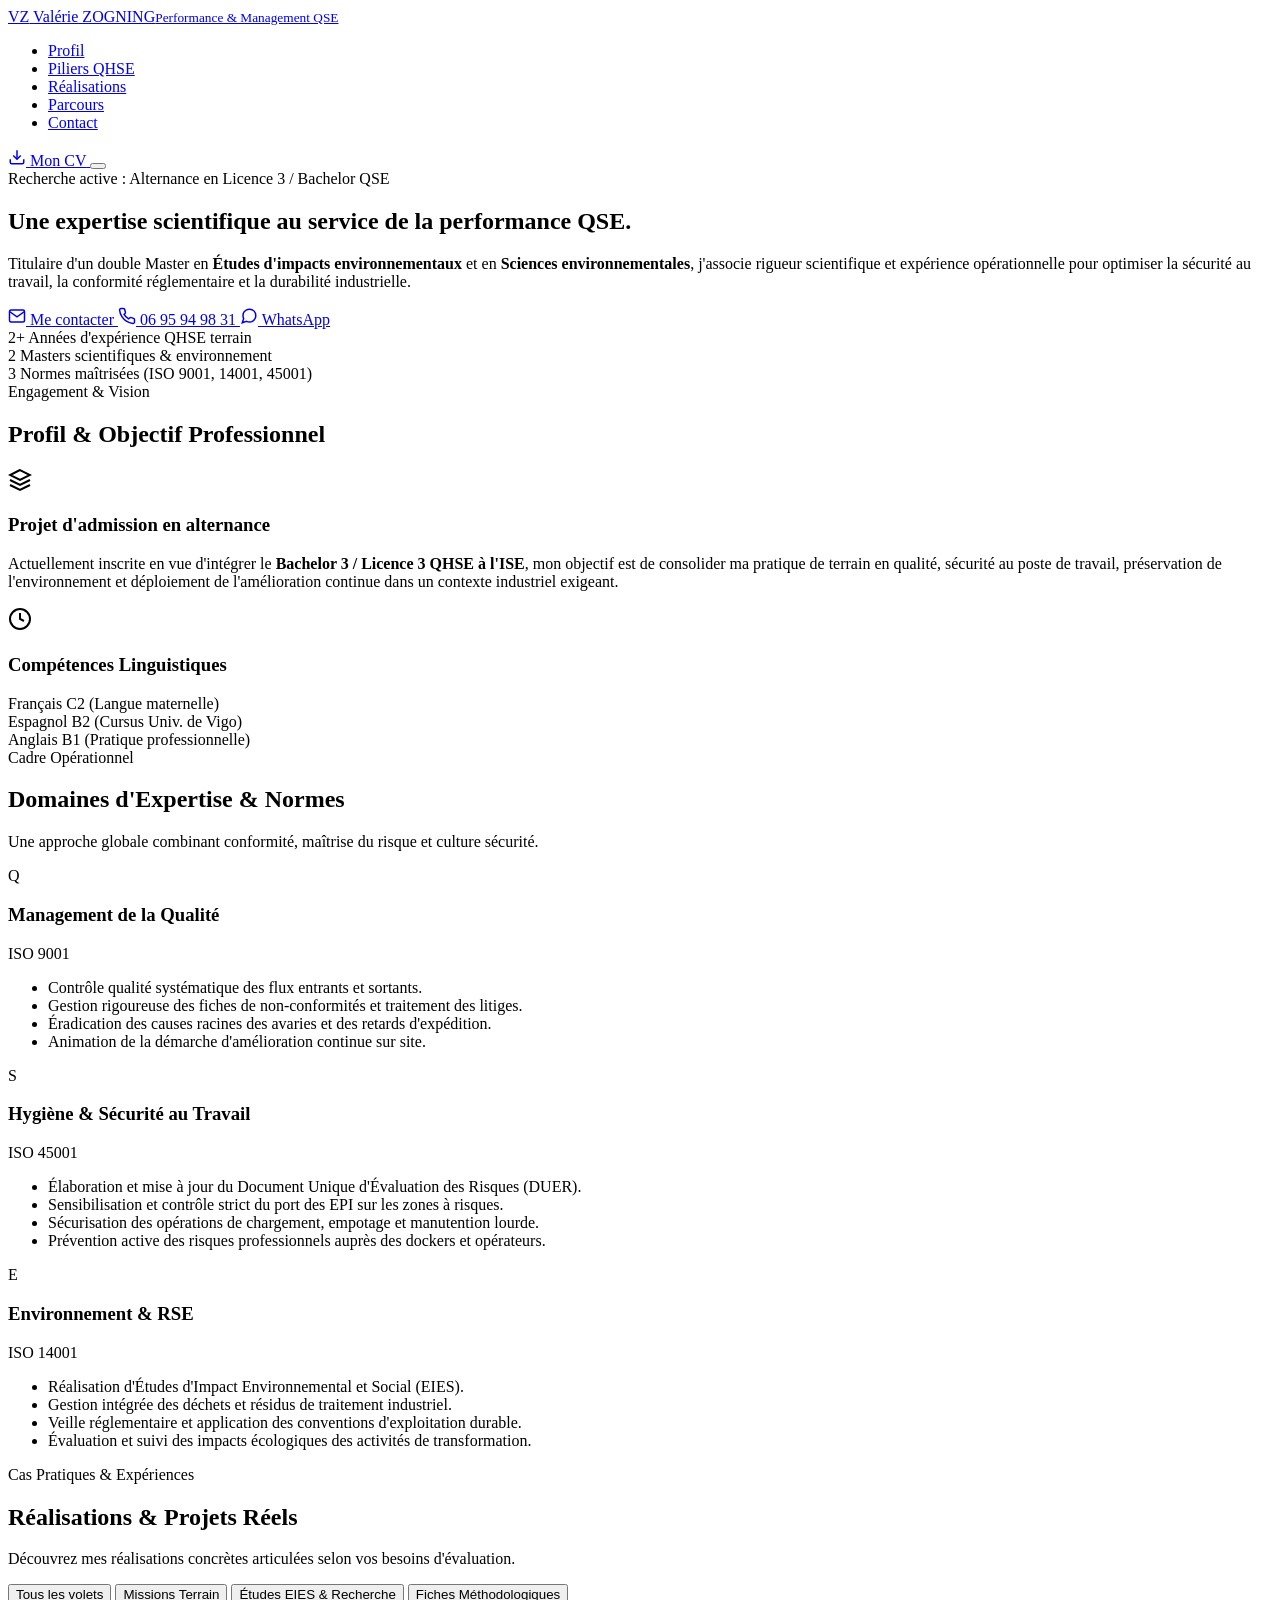
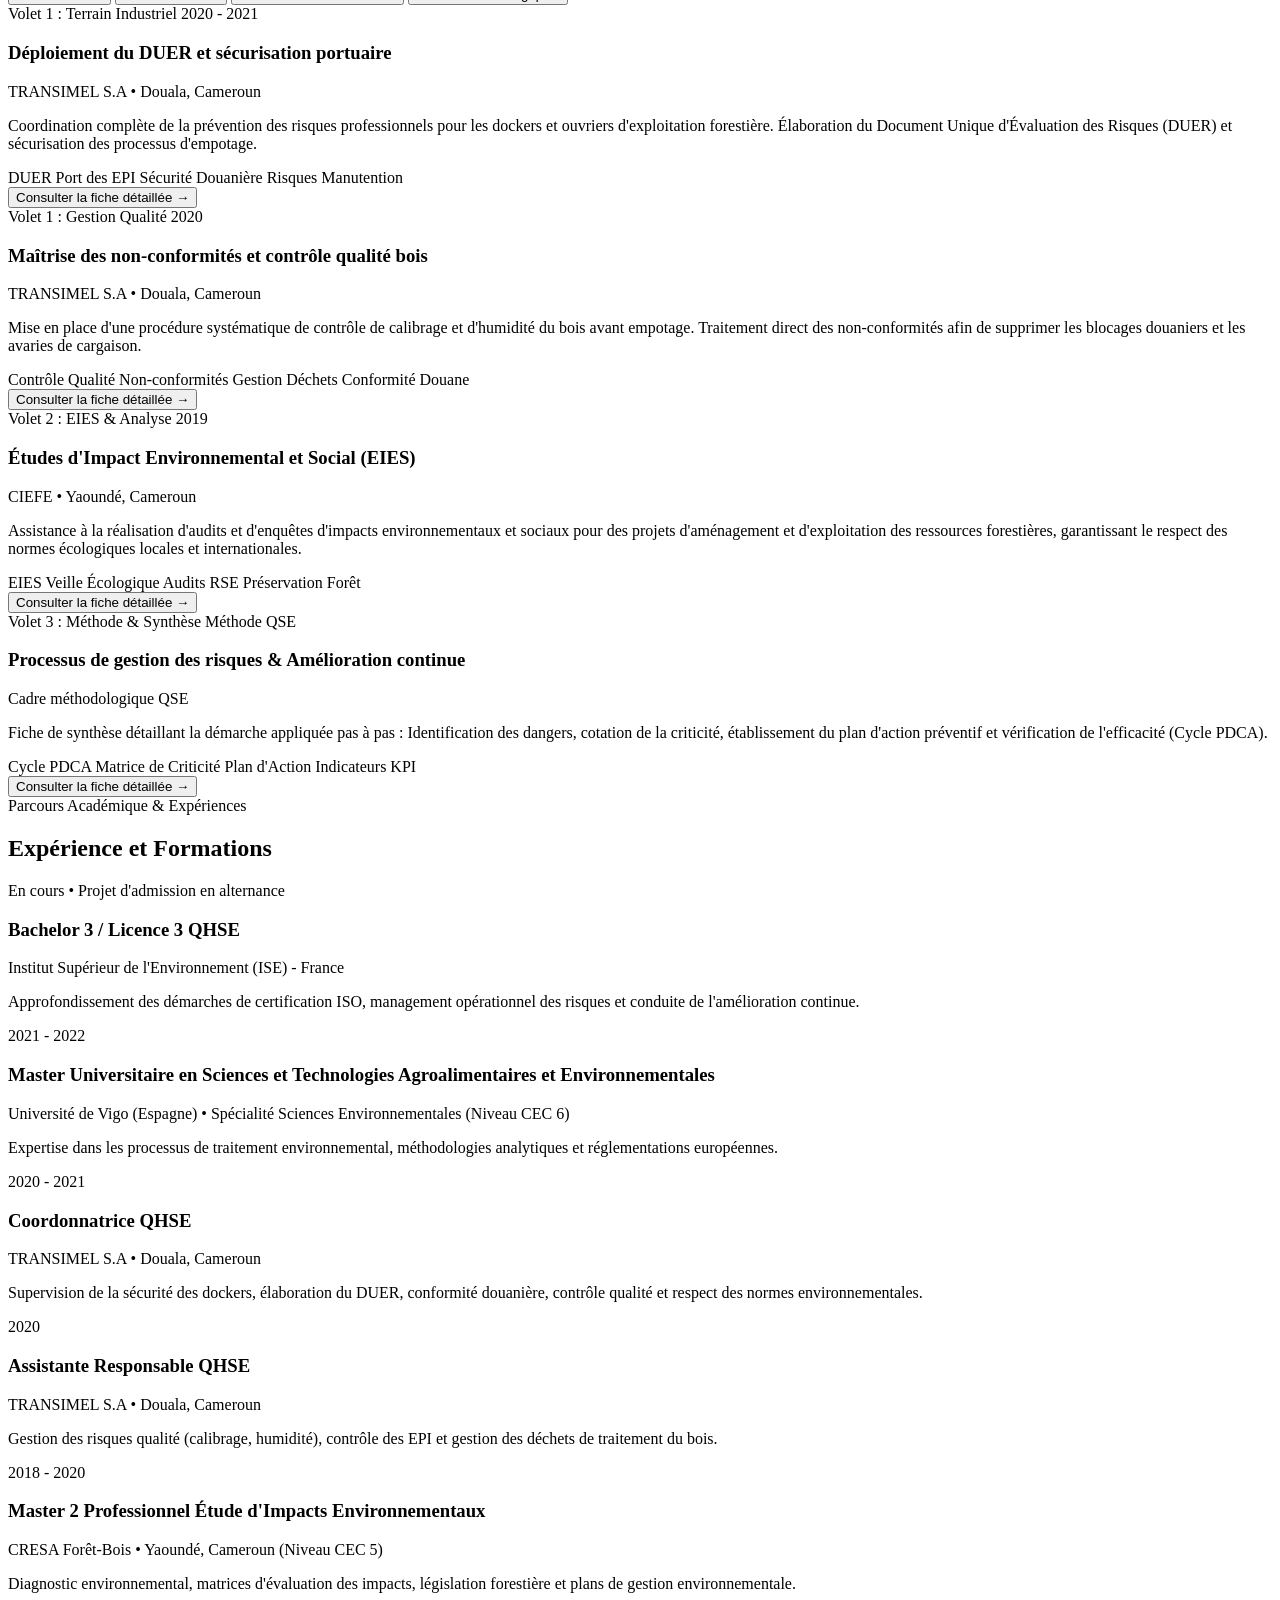
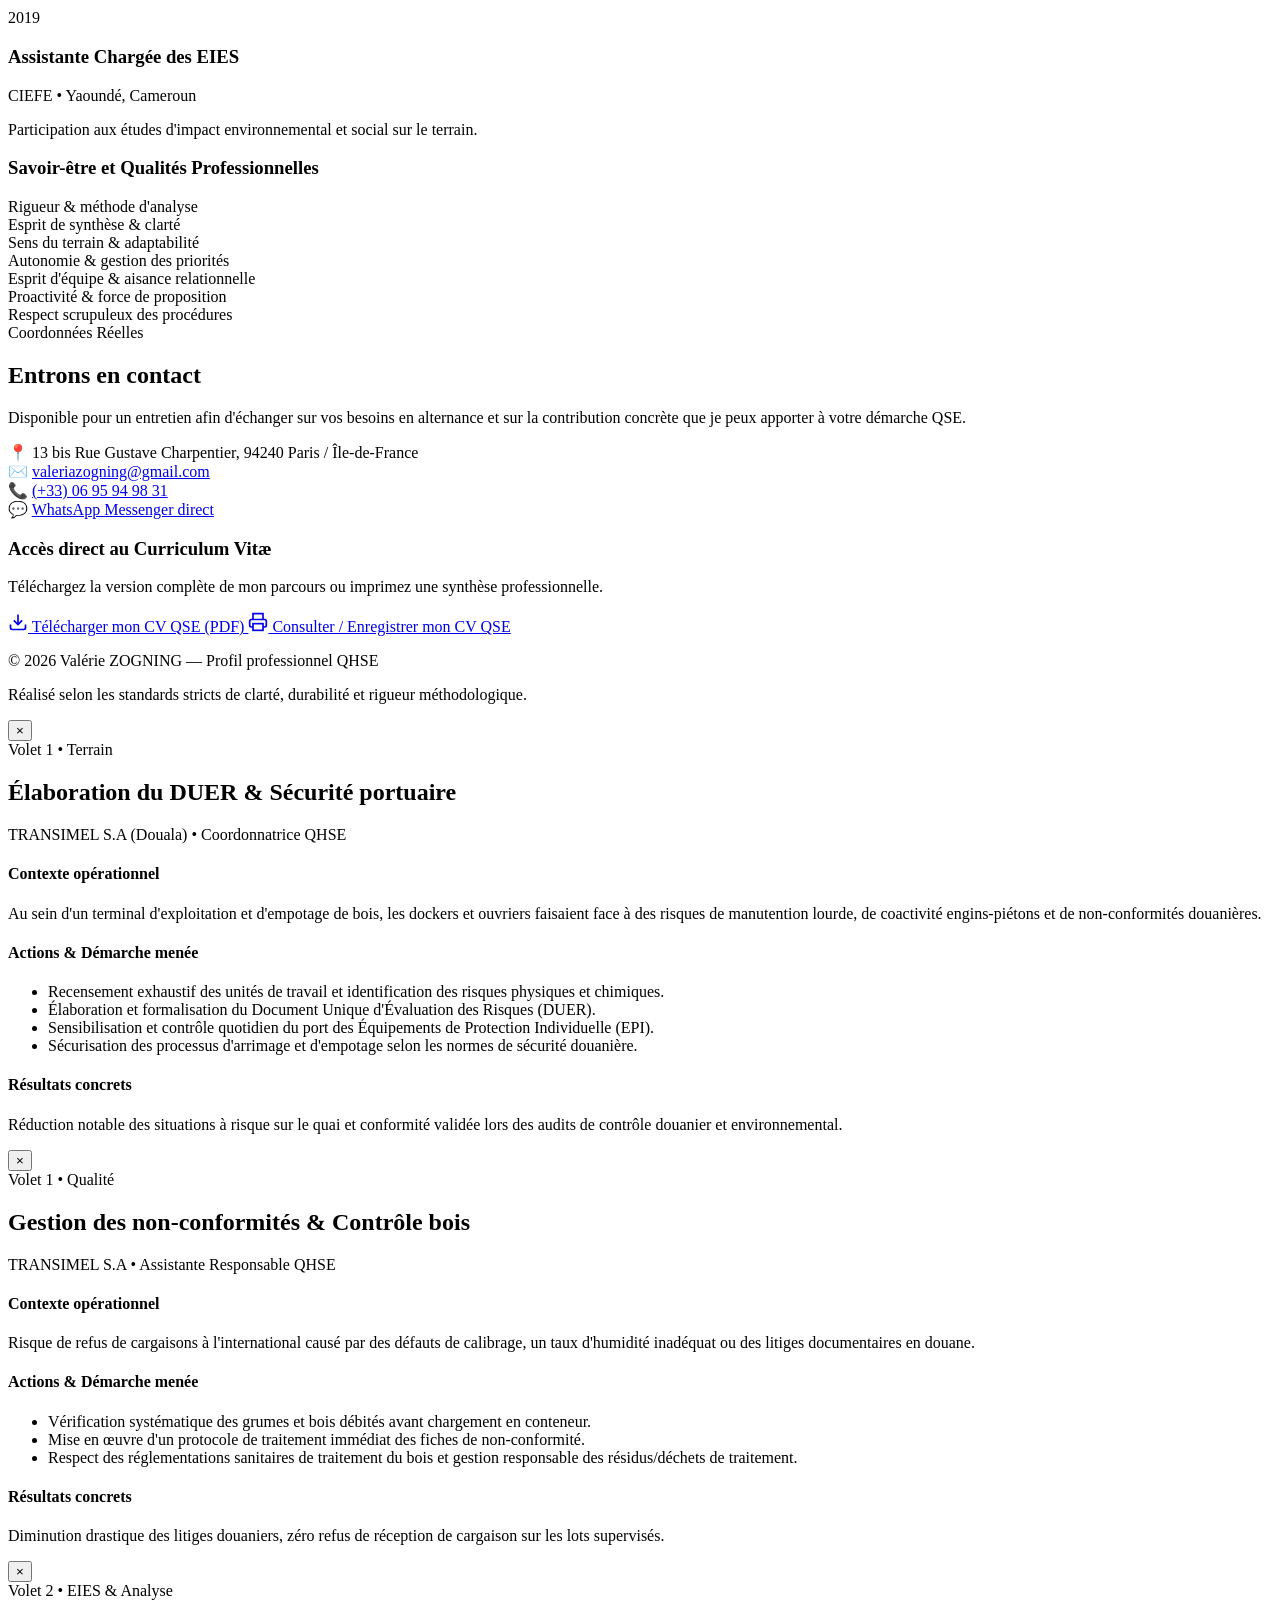
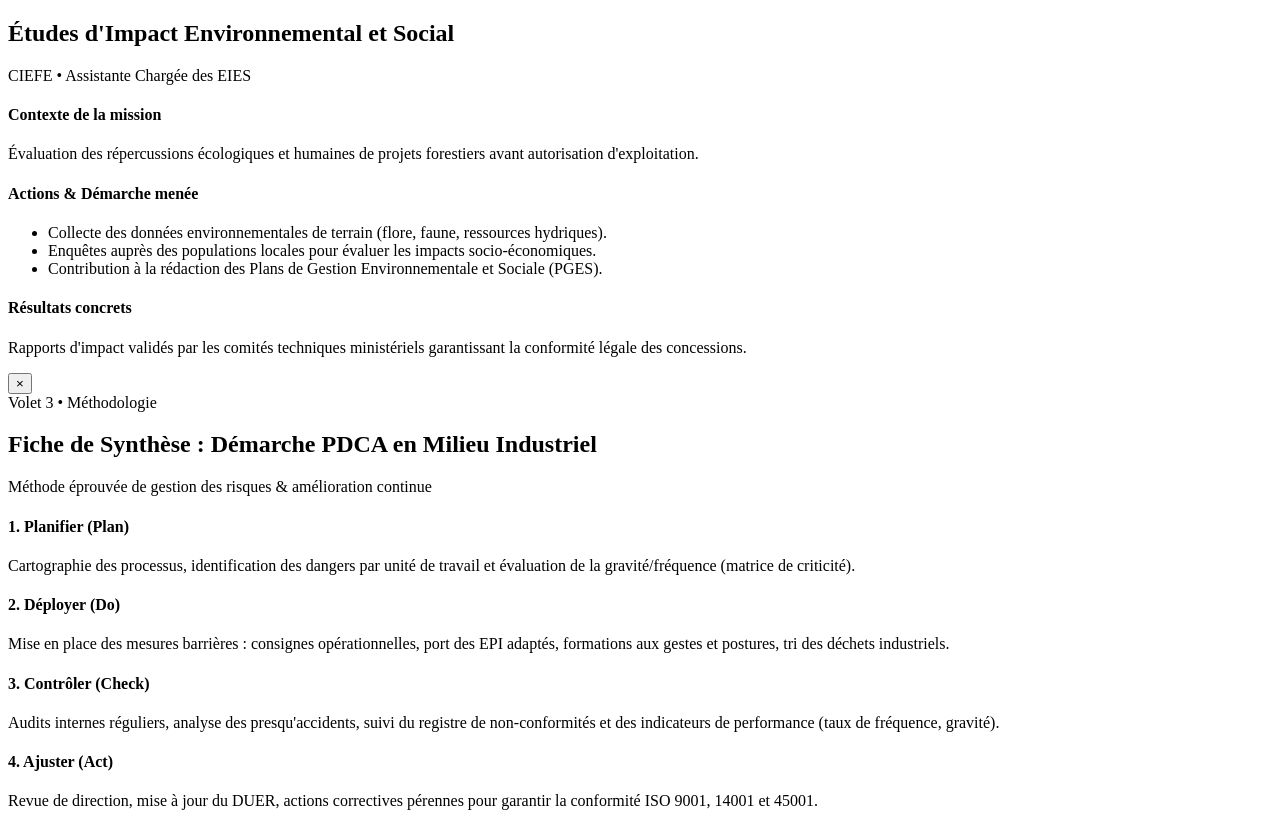
==== index.html @ 92c76e8a "Ajout de index.html pour mise en ligne" ====
<!DOCTYPE html>
<html lang="fr">
<head>
    <meta charset="UTF-8">
    <meta name="viewport" content="width=device-width, initial-scale=1.0">
    <title>Valérie ZOGNING | Portfolio QHSE</title>
    <meta name="description" content="Portfolio professionnel de Valérie ZOGNING - Spécialiste QHSE & Sciences Environnementales. En recherche d'une alternance en Licence 3 / Bachelor QSE.">
    <link rel="stylesheet" href="style.css">
    <link rel="preconnect" href="https://fonts.googleapis.com">
    <link rel="preconnect" href="https://fonts.gstatic.com" crossorigin>
    <link href="https://fonts.googleapis.com/css2?family=Plus+Jakarta+Sans:wght@300;400;500;600;700&display=swap" rel="stylesheet">
</head>
<body>
    <!-- En-tête de navigation -->
    <header class="site-header">
        <div class="container header-container">
            <a href="#accueil" class="brand-logo">
                <span class="logo-initials">VZ</span>
                <span class="logo-text">Valérie ZOGNING<small>Performance & Management QSE</small></span>
            </a>
            <nav class="main-nav" id="mainNav">
                <ul>
                    <li><a href="#profil">Profil</a></li>
                    <li><a href="#expertises">Piliers QHSE</a></li>
                    <li><a href="#projets">Réalisations</a></li>
                    <li><a href="#parcours">Parcours</a></li>
                    <li><a href="#contact" class="nav-contact-btn">Contact</a></li>
                </ul>
            </nav>
            <div class="header-actions">
                <a href="#contact" class="btn btn-outline cv-btn" id="headerCvBtn">
                    <svg width="18" height="18" viewBox="0 0 24 24" fill="none" stroke="currentColor" stroke-width="2"><path d="M21 15v4a2 2 0 0 1-2 2H5a2 2 0 0 1-2-2v-4"/><polyline points="7 10 12 15 17 10"/><line x1="12" y1="15" x2="12" y2="3"/></svg>
                    <span>Mon CV</span>
                </a>
                <button class="menu-toggle" id="menuToggle" aria-label="Ouvrir le menu">
                    <span></span><span></span><span></span>
                </button>
            </div>
        </div>
    </header>

    <main>
        <!-- Section Hero / Accueil -->
        <section class="hero-section" id="accueil">
            <div class="container hero-container">
                <div class="hero-badge">
                    <span class="badge-dot"></span>
                    Recherche active : Alternance en Licence 3 / Bachelor QSE
                </div>
                <h1 class="hero-title">
                    Une expertise scientifique au service de la <span class="highlight">performance QSE</span>.
                </h1>
                <p class="hero-lead">
                    Titulaire d'un double Master en <strong>Études d'impacts environnementaux</strong> et en <strong>Sciences environnementales</strong>, j'associe rigueur scientifique et expérience opérationnelle pour optimiser la sécurité au travail, la conformité réglementaire et la durabilité industrielle.
                </p>
                <div class="hero-actions">
                    <a href="mailto:valeriazogning@gmail.com?subject=Prise%20de%20contact%20-%20Recrutement%20QSE" class="btn btn-primary">
                        <svg width="18" height="18" viewBox="0 0 24 24" fill="none" stroke="currentColor" stroke-width="2"><path d="M4 4h16c1.1 0 2 .9 2 2v12c0 1.1-.9 2-2 2H4c-1.1 0-2-.9-2-2V6c0-1.1.9-2 2-2z"/><polyline points="22,6 12,13 2,6"/></svg>
                        Me contacter
                    </a>
                    <a href="tel:+33695949831" class="btn btn-secondary">
                        <svg width="18" height="18" viewBox="0 0 24 24" fill="none" stroke="currentColor" stroke-width="2"><path d="M22 16.92v3a2 2 0 0 1-2.18 2 19.79 19.79 0 0 1-8.63-3.07 19.5 19.5 0 0 1-6-6 19.79 19.79 0 0 1-3.07-8.67A2 2 0 0 1 4.11 2h3a2 2 0 0 1 2 1.72 12.84 12.84 0 0 0 .7 2.81 2 2 0 0 1-.45 2.11L8.09 9.91a16 16 0 0 0 6 6l1.27-1.27a2 2 0 0 1 2.11-.45 12.84 12.84 0 0 0 2.81.7A2 2 0 0 1 22 16.92z"/></svg>
                        06 95 94 98 31
                    </a>
                    <a href="https://wa.me/33695949831" target="_blank" rel="noopener" class="btn btn-whatsapp">
                        <svg width="18" height="18" viewBox="0 0 24 24" fill="none" stroke="currentColor" stroke-width="2"><path d="M21 11.5a8.38 8.38 0 0 1-.9 3.8 8.5 8.5 0 0 1-7.6 4.7 8.38 8.38 0 0 1-3.8-.9L3 21l1.9-5.7a8.38 8.38 0 0 1-.9-3.8 8.5 8.5 0 0 1 4.7-7.6 8.38 8.38 0 0 1 3.8-.9h.5a8.48 8.48 0 0 1 8 8v.5z"/></svg>
                        WhatsApp
                    </a>
                </div>

                <div class="hero-stats">
                    <div class="stat-item">
                        <span class="stat-number">2+</span>
                        <span class="stat-label">Années d'expérience QHSE terrain</span>
                    </div>
                    <div class="stat-divider"></div>
                    <div class="stat-item">
                        <span class="stat-number">2</span>
                        <span class="stat-label">Masters scientifiques & environnement</span>
                    </div>
                    <div class="stat-divider"></div>
                    <div class="stat-item">
                        <span class="stat-number">3</span>
                        <span class="stat-label">Normes maîtrisées (ISO 9001, 14001, 45001)</span>
                    </div>
                </div>
            </div>
        </section>

        <!-- Section Profil & Objectif -->
        <section class="section section-light" id="profil">
            <div class="container">
                <div class="section-header">
                    <span class="section-tag">Engagement & Vision</span>
                    <h2 class="section-title">Profil & Objectif Professionnel</h2>
                </div>
                <div class="profile-grid">
                    <div class="profile-card">
                        <div class="card-icon">
                            <svg width="24" height="24" viewBox="0 0 24 24" fill="none" stroke="currentColor" stroke-width="2"><path d="M12 2L2 7l10 5 10-5-10-5zM2 17l10 5 10-5M2 12l10 5 10-5"/></svg>
                        </div>
                        <h3>Projet d'admission en alternance</h3>
                        <p>
                            Actuellement inscrite en vue d'intégrer le <strong>Bachelor 3 / Licence 3 QHSE à l'ISE</strong>, mon objectif est de consolider ma pratique de terrain en qualité, sécurité au poste de travail, préservation de l'environnement et déploiement de l'amélioration continue dans un contexte industriel exigeant.
                        </p>
                    </div>
                    <div class="profile-card">
                        <div class="card-icon">
                            <svg width="24" height="24" viewBox="0 0 24 24" fill="none" stroke="currentColor" stroke-width="2"><circle cx="12" cy="12" r="10"/><path d="M12 6v6l4 2"/></svg>
                        </div>
                        <h3>Compétences Linguistiques</h3>
                        <div class="lang-tags">
                            <div class="lang-item">
                                <span class="lang-name">Français</span>
                                <span class="lang-level">C2 (Langue maternelle)</span>
                            </div>
                            <div class="lang-item">
                                <span class="lang-name">Espagnol</span>
                                <span class="lang-level">B2 (Cursus Univ. de Vigo)</span>
                            </div>
                            <div class="lang-item">
                                <span class="lang-name">Anglais</span>
                                <span class="lang-level">B1 (Pratique professionnelle)</span>
                            </div>
                        </div>
                    </div>
                </div>
            </div>
        </section>

        <!-- Section Piliers QHSE (Expertises) -->
        <section class="section" id="expertises">
            <div class="container">
                <div class="section-header">
                    <span class="section-tag">Cadre Opérationnel</span>
                    <h2 class="section-title">Domaines d'Expertise & Normes</h2>
                    <p class="section-subtitle">Une approche globale combinant conformité, maîtrise du risque et culture sécurité.</p>
                </div>
                <div class="pillars-grid">
                    <!-- Pilier Qualité -->
                    <div class="pillar-card">
                        <div class="pillar-header quality">
                            <div class="pillar-icon">Q</div>
                            <h3>Management de la Qualité</h3>
                            <span class="iso-badge">ISO 9001</span>
                        </div>
                        <ul class="pillar-list">
                            <li>Contrôle qualité systématique des flux entrants et sortants.</li>
                            <li>Gestion rigoureuse des fiches de non-conformités et traitement des litiges.</li>
                            <li>Éradication des causes racines des avaries et des retards d'expédition.</li>
                            <li>Animation de la démarche d'amélioration continue sur site.</li>
                        </ul>
                    </div>

                    <!-- Pilier Hygiène & Sécurité -->
                    <div class="pillar-card">
                        <div class="pillar-header security">
                            <div class="pillar-icon">S</div>
                            <h3>Hygiène & Sécurité au Travail</h3>
                            <span class="iso-badge">ISO 45001</span>
                        </div>
                        <ul class="pillar-list">
                            <li>Élaboration et mise à jour du Document Unique d'Évaluation des Risques (DUER).</li>
                            <li>Sensibilisation et contrôle strict du port des EPI sur les zones à risques.</li>
                            <li>Sécurisation des opérations de chargement, empotage et manutention lourde.</li>
                            <li>Prévention active des risques professionnels auprès des dockers et opérateurs.</li>
                        </ul>
                    </div>

                    <!-- Pilier Environnement & RSE -->
                    <div class="pillar-card">
                        <div class="pillar-header environment">
                            <div class="pillar-icon">E</div>
                            <h3>Environnement & RSE</h3>
                            <span class="iso-badge">ISO 14001</span>
                        </div>
                        <ul class="pillar-list">
                            <li>Réalisation d'Études d'Impact Environnemental et Social (EIES).</li>
                            <li>Gestion intégrée des déchets et résidus de traitement industriel.</li>
                            <li>Veille réglementaire et application des conventions d'exploitation durable.</li>
                            <li>Évaluation et suivi des impacts écologiques des activités de transformation.</li>
                        </ul>
                    </div>
                </div>
            </div>
        </section>

        <!-- Section Projets & Réalisations (3 volets) -->
        <section class="section section-light" id="projets">
            <div class="container">
                <div class="section-header">
                    <span class="section-tag">Cas Pratiques & Expériences</span>
                    <h2 class="section-title">Réalisations & Projets Réels</h2>
                    <p class="section-subtitle">Découvrez mes réalisations concrètes articulées selon vos besoins d'évaluation.</p>
                </div>

                <!-- Filtres interactifs par volet -->
                <div class="project-tabs">
                    <button class="tab-btn active" data-filter="all">Tous les volets</button>
                    <button class="tab-btn" data-filter="terrain">Missions Terrain</button>
                    <button class="tab-btn" data-filter="eies">Études EIES & Recherche</button>
                    <button class="tab-btn" data-filter="methodo">Fiches Méthodologiques</button>
                </div>

                <div class="projects-grid">
                    <!-- Projet 1 : Terrain -->
                    <article class="project-card" data-category="terrain">
                        <div class="project-meta">
                            <span class="project-badge terrain">Volet 1 : Terrain Industriel</span>
                            <span class="project-date">2020 - 2021</span>
                        </div>
                        <h3 class="project-title">Déploiement du DUER et sécurisation portuaire</h3>
                        <p class="project-company">TRANSIMEL S.A • Douala, Cameroun</p>
                        <p class="project-desc">
                            Coordination complète de la prévention des risques professionnels pour les dockers et ouvriers d'exploitation forestière. Élaboration du Document Unique d'Évaluation des Risques (DUER) et sécurisation des processus d'empotage.
                        </p>
                        <div class="project-tags">
                            <span>DUER</span>
                            <span>Port des EPI</span>
                            <span>Sécurité Douanière</span>
                            <span>Risques Manutention</span>
                        </div>
                        <button class="btn-detail" onclick="openModal('modal-duer')">Consulter la fiche détaillée &rarr;</button>
                    </article>

                    <!-- Projet 2 : Terrain Qualité -->
                    <article class="project-card" data-category="terrain">
                        <div class="project-meta">
                            <span class="project-badge terrain">Volet 1 : Gestion Qualité</span>
                            <span class="project-date">2020</span>
                        </div>
                        <h3 class="project-title">Maîtrise des non-conformités et contrôle qualité bois</h3>
                        <p class="project-company">TRANSIMEL S.A • Douala, Cameroun</p>
                        <p class="project-desc">
                            Mise en place d'une procédure systématique de contrôle de calibrage et d'humidité du bois avant empotage. Traitement direct des non-conformités afin de supprimer les blocages douaniers et les avaries de cargaison.
                        </p>
                        <div class="project-tags">
                            <span>Contrôle Qualité</span>
                            <span>Non-conformités</span>
                            <span>Gestion Déchets</span>
                            <span>Conformité Douane</span>
                        </div>
                        <button class="btn-detail" onclick="openModal('modal-qualite')">Consulter la fiche détaillée &rarr;</button>
                    </article>

                    <!-- Projet 3 : EIES & Recherche -->
                    <article class="project-card" data-category="eies">
                        <div class="project-meta">
                            <span class="project-badge eies">Volet 2 : EIES & Analyse</span>
                            <span class="project-date">2019</span>
                        </div>
                        <h3 class="project-title">Études d'Impact Environnemental et Social (EIES)</h3>
                        <p class="project-company">CIEFE • Yaoundé, Cameroun</p>
                        <p class="project-desc">
                            Assistance à la réalisation d'audits et d'enquêtes d'impacts environnementaux et sociaux pour des projets d'aménagement et d'exploitation des ressources forestières, garantissant le respect des normes écologiques locales et internationales.
                        </p>
                        <div class="project-tags">
                            <span>EIES</span>
                            <span>Veille Écologique</span>
                            <span>Audits RSE</span>
                            <span>Préservation Forêt</span>
                        </div>
                        <button class="btn-detail" onclick="openModal('modal-eies')">Consulter la fiche détaillée &rarr;</button>
                    </article>

                    <!-- Projet 4 : Fiche Méthodologique / Étude de cas -->
                    <article class="project-card" data-category="methodo">
                        <div class="project-meta">
                            <span class="project-badge methodo">Volet 3 : Méthode & Synthèse</span>
                            <span class="project-date">Méthode QSE</span>
                        </div>
                        <h3 class="project-title">Processus de gestion des risques & Amélioration continue</h3>
                        <p class="project-company">Cadre méthodologique QSE</p>
                        <p class="project-desc">
                            Fiche de synthèse détaillant la démarche appliquée pas à pas : Identification des dangers, cotation de la criticité, établissement du plan d'action préventif et vérification de l'efficacité (Cycle PDCA).
                        </p>
                        <div class="project-tags">
                            <span>Cycle PDCA</span>
                            <span>Matrice de Criticité</span>
                            <span>Plan d'Action</span>
                            <span>Indicateurs KPI</span>
                        </div>
                        <button class="btn-detail" onclick="openModal('modal-methodo')">Consulter la fiche détaillée &rarr;</button>
                    </article>
                </div>
            </div>
        </section>

        <!-- Section Parcours & Formations -->
        <section class="section" id="parcours">
            <div class="container">
                <div class="section-header">
                    <span class="section-tag">Parcours Académique & Expériences</span>
                    <h2 class="section-title">Expérience et Formations</h2>
                </div>
                <div class="timeline-container">
                    <div class="timeline">
                        <!-- Étape 1 -->
                        <div class="timeline-item">
                            <div class="timeline-dot current"></div>
                            <div class="timeline-content">
                                <span class="timeline-period">En cours • Projet d'admission en alternance</span>
                                <h3>Bachelor 3 / Licence 3 QHSE</h3>
                                <p class="timeline-institution">Institut Supérieur de l'Environnement (ISE) - France</p>
                                <p class="timeline-details">Approfondissement des démarches de certification ISO, management opérationnel des risques et conduite de l'amélioration continue.</p>
                            </div>
                        </div>

                        <!-- Étape 2 -->
                        <div class="timeline-item">
                            <div class="timeline-dot"></div>
                            <div class="timeline-content">
                                <span class="timeline-period">2021 - 2022</span>
                                <h3>Master Universitaire en Sciences et Technologies Agroalimentaires et Environnementales</h3>
                                <p class="timeline-institution">Université de Vigo (Espagne) • Spécialité Sciences Environnementales (Niveau CEC 6)</p>
                                <p class="timeline-details">Expertise dans les processus de traitement environnemental, méthodologies analytiques et réglementations européennes.</p>
                            </div>
                        </div>

                        <!-- Étape 3 -->
                        <div class="timeline-item">
                            <div class="timeline-dot"></div>
                            <div class="timeline-content">
                                <span class="timeline-period">2020 - 2021</span>
                                <h3>Coordonnatrice QHSE</h3>
                                <p class="timeline-institution">TRANSIMEL S.A • Douala, Cameroun</p>
                                <p class="timeline-details">Supervision de la sécurité des dockers, élaboration du DUER, conformité douanière, contrôle qualité et respect des normes environnementales.</p>
                            </div>
                        </div>

                        <!-- Étape 4 -->
                        <div class="timeline-item">
                            <div class="timeline-dot"></div>
                            <div class="timeline-content">
                                <span class="timeline-period">2020</span>
                                <h3>Assistante Responsable QHSE</h3>
                                <p class="timeline-institution">TRANSIMEL S.A • Douala, Cameroun</p>
                                <p class="timeline-details">Gestion des risques qualité (calibrage, humidité), contrôle des EPI et gestion des déchets de traitement du bois.</p>
                            </div>
                        </div>

                        <!-- Étape 5 -->
                        <div class="timeline-item">
                            <div class="timeline-dot"></div>
                            <div class="timeline-content">
                                <span class="timeline-period">2018 - 2020</span>
                                <h3>Master 2 Professionnel Étude d'Impacts Environnementaux</h3>
                                <p class="timeline-institution">CRESA Forêt-Bois • Yaoundé, Cameroun (Niveau CEC 5)</p>
                                <p class="timeline-details">Diagnostic environnemental, matrices d'évaluation des impacts, législation forestière et plans de gestion environnementale.</p>
                            </div>
                        </div>

                        <!-- Étape 6 -->
                        <div class="timeline-item">
                            <div class="timeline-dot"></div>
                            <div class="timeline-content">
                                <span class="timeline-period">2019</span>
                                <h3>Assistante Chargée des EIES</h3>
                                <p class="timeline-institution">CIEFE • Yaoundé, Cameroun</p>
                                <p class="timeline-details">Participation aux études d'impact environnemental et social sur le terrain.</p>
                            </div>
                        </div>
                    </div>
                </div>

                <!-- Qualités & Savoir-être -->
                <div class="soft-skills-wrapper">
                    <h3 class="soft-skills-title">Savoir-être et Qualités Professionnelles</h3>
                    <div class="soft-skills-grid">
                        <div class="soft-skill-badge">Rigueur & méthode d'analyse</div>
                        <div class="soft-skill-badge">Esprit de synthèse & clarté</div>
                        <div class="soft-skill-badge">Sens du terrain & adaptabilité</div>
                        <div class="soft-skill-badge">Autonomie & gestion des priorités</div>
                        <div class="soft-skill-badge">Esprit d'équipe & aisance relationnelle</div>
                        <div class="soft-skill-badge">Proactivité & force de proposition</div>
                        <div class="soft-skill-badge">Respect scrupuleux des procédures</div>
                    </div>
                </div>
            </div>
        </section>

        <!-- Section Contact & Téléchargement CV -->
        <section class="section section-light" id="contact">
            <div class="container">
                <div class="contact-card">
                    <div class="contact-text">
                        <span class="section-tag">Coordonnées Réelles</span>
                        <h2>Entrons en contact</h2>
                        <p>
                            Disponible pour un entretien afin d'échanger sur vos besoins en alternance et sur la contribution concrète que je peux apporter à votre démarche QSE.
                        </p>
                        
                        <div class="contact-details-list">
                            <div class="contact-line">
                                <span class="icon">📍</span>
                                <span>13 bis Rue Gustave Charpentier, 94240 Paris / Île-de-France</span>
                            </div>
                            <div class="contact-line">
                                <span class="icon">✉️</span>
                                <a href="mailto:valeriazogning@gmail.com">valeriazogning@gmail.com</a>
                            </div>
                            <div class="contact-line">
                                <span class="icon">📞</span>
                                <a href="tel:+33695949831">(+33) 06 95 94 98 31</a>
                            </div>
                            <div class="contact-line">
                                <span class="icon">💬</span>
                                <a href="https://wa.me/33695949831" target="_blank" rel="noopener">WhatsApp Messenger direct</a>
                            </div>
                        </div>
                    </div>

                    <div class="contact-cta-box">
                        <h3>Accès direct au Curriculum Vitæ</h3>
                        <p>Téléchargez la version complète de mon parcours ou imprimez une synthèse professionnelle.</p>
                        <div class="cta-buttons">
                            <a href="CV_Valerie_ZOGNING_QHSE.pdf" download="CV_Valerie_ZOGNING_QHSE.pdf" class="btn btn-primary full-width" id="cvDownloadBtn">
                                <svg width="20" height="20" viewBox="0 0 24 24" fill="none" stroke="currentColor" stroke-width="2"><path d="M21 15v4a2 2 0 0 1-2 2H5a2 2 0 0 1-2-2v-4"/><polyline points="7 10 12 15 17 10"/><line x1="12" y1="15" x2="12" y2="3"/></svg>
                                Télécharger mon CV QSE (PDF)
                            </a>
                            <a href="cv.html" target="_blank" class="btn btn-secondary full-width">
                                <svg width="20" height="20" viewBox="0 0 24 24" fill="none" stroke="currentColor" stroke-width="2"><polyline points="6 9 6 2 18 2 18 9"/><path d="M6 18H4a2 2 0 0 1-2-2v-5a2 2 0 0 1 2-2h16a2 2 0 0 1 2 2v5a2 2 0 0 1-2 2h-2"/><rect x="6" y="14" width="12" height="8"/></svg>
                                Consulter / Enregistrer mon CV QSE
                            </a>
                        </div>
                    </div>
                </div>
            </div>
        </section>
    </main>

    <!-- Pied de page -->
    <footer class="site-footer">
        <div class="container footer-content">
            <p>&copy; 2026 Valérie ZOGNING — Profil professionnel QHSE</p>
            <p class="footer-note">Réalisé selon les standards stricts de clarté, durabilité et rigueur méthodologique.</p>
        </div>
    </footer>

    <!-- Fenêtres modales pour les fiches projets détaillées (Interaction utile) -->
    <div class="modal-overlay" id="modalOverlay" onclick="closeModalOnOverlay(event)">
        <!-- Modale 1 : DUER -->
        <div class="modal-box" id="modal-duer">
            <button class="modal-close" onclick="closeAllModals()">&times;</button>
            <div class="modal-header">
                <span class="project-badge terrain">Volet 1 • Terrain</span>
                <h2>Élaboration du DUER & Sécurité portuaire</h2>
                <p class="modal-sub">TRANSIMEL S.A (Douala) • Coordonnatrice QHSE</p>
            </div>
            <div class="modal-body">
                <div class="modal-section">
                    <h4>Contexte opérationnel</h4>
                    <p>Au sein d'un terminal d'exploitation et d'empotage de bois, les dockers et ouvriers faisaient face à des risques de manutention lourde, de coactivité engins-piétons et de non-conformités douanières.</p>
                </div>
                <div class="modal-section">
                    <h4>Actions & Démarche menée</h4>
                    <ul>
                        <li>Recensement exhaustif des unités de travail et identification des risques physiques et chimiques.</li>
                        <li>Élaboration et formalisation du Document Unique d'Évaluation des Risques (DUER).</li>
                        <li>Sensibilisation et contrôle quotidien du port des Équipements de Protection Individuelle (EPI).</li>
                        <li>Sécurisation des processus d'arrimage et d'empotage selon les normes de sécurité douanière.</li>
                    </ul>
                </div>
                <div class="modal-section">
                    <h4>Résultats concrets</h4>
                    <p class="result-highlight">Réduction notable des situations à risque sur le quai et conformité validée lors des audits de contrôle douanier et environnemental.</p>
                </div>
            </div>
        </div>

        <!-- Modale 2 : Qualité -->
        <div class="modal-box" id="modal-qualite">
            <button class="modal-close" onclick="closeAllModals()">&times;</button>
            <div class="modal-header">
                <span class="project-badge terrain">Volet 1 • Qualité</span>
                <h2>Gestion des non-conformités & Contrôle bois</h2>
                <p class="modal-sub">TRANSIMEL S.A • Assistante Responsable QHSE</p>
            </div>
            <div class="modal-body">
                <div class="modal-section">
                    <h4>Contexte opérationnel</h4>
                    <p>Risque de refus de cargaisons à l'international causé par des défauts de calibrage, un taux d'humidité inadéquat ou des litiges documentaires en douane.</p>
                </div>
                <div class="modal-section">
                    <h4>Actions & Démarche menée</h4>
                    <ul>
                        <li>Vérification systématique des grumes et bois débités avant chargement en conteneur.</li>
                        <li>Mise en œuvre d'un protocole de traitement immédiat des fiches de non-conformité.</li>
                        <li>Respect des réglementations sanitaires de traitement du bois et gestion responsable des résidus/déchets de traitement.</li>
                    </ul>
                </div>
                <div class="modal-section">
                    <h4>Résultats concrets</h4>
                    <p class="result-highlight">Diminution drastique des litiges douaniers, zéro refus de réception de cargaison sur les lots supervisés.</p>
                </div>
            </div>
        </div>

        <!-- Modale 3 : EIES -->
        <div class="modal-box" id="modal-eies">
            <button class="modal-close" onclick="closeAllModals()">&times;</button>
            <div class="modal-header">
                <span class="project-badge eies">Volet 2 • EIES & Analyse</span>
                <h2>Études d'Impact Environnemental et Social</h2>
                <p class="modal-sub">CIEFE • Assistante Chargée des EIES</p>
            </div>
            <div class="modal-body">
                <div class="modal-section">
                    <h4>Contexte de la mission</h4>
                    <p>Évaluation des répercussions écologiques et humaines de projets forestiers avant autorisation d'exploitation.</p>
                </div>
                <div class="modal-section">
                    <h4>Actions & Démarche menée</h4>
                    <ul>
                        <li>Collecte des données environnementales de terrain (flore, faune, ressources hydriques).</li>
                        <li>Enquêtes auprès des populations locales pour évaluer les impacts socio-économiques.</li>
                        <li>Contribution à la rédaction des Plans de Gestion Environnementale et Sociale (PGES).</li>
                    </ul>
                </div>
                <div class="modal-section">
                    <h4>Résultats concrets</h4>
                    <p class="result-highlight">Rapports d'impact validés par les comités techniques ministériels garantissant la conformité légale des concessions.</p>
                </div>
            </div>
        </div>

        <!-- Modale 4 : Fiche Méthode -->
        <div class="modal-box" id="modal-methodo">
            <button class="modal-close" onclick="closeAllModals()">&times;</button>
            <div class="modal-header">
                <span class="project-badge methodo">Volet 3 • Méthodologie</span>
                <h2>Fiche de Synthèse : Démarche PDCA en Milieu Industriel</h2>
                <p class="modal-sub">Méthode éprouvée de gestion des risques & amélioration continue</p>
            </div>
            <div class="modal-body">
                <div class="modal-section">
                    <h4>1. Planifier (Plan)</h4>
                    <p>Cartographie des processus, identification des dangers par unité de travail et évaluation de la gravité/fréquence (matrice de criticité).</p>
                </div>
                <div class="modal-section">
                    <h4>2. Déployer (Do)</h4>
                    <p>Mise en place des mesures barrières : consignes opérationnelles, port des EPI adaptés, formations aux gestes et postures, tri des déchets industriels.</p>
                </div>
                <div class="modal-section">
                    <h4>3. Contrôler (Check)</h4>
                    <p>Audits internes réguliers, analyse des presqu'accidents, suivi du registre de non-conformités et des indicateurs de performance (taux de fréquence, gravité).</p>
                </div>
                <div class="modal-section">
                    <h4>4. Ajuster (Act)</h4>
                    <p>Revue de direction, mise à jour du DUER, actions correctives pérennes pour garantir la conformité ISO 9001, 14001 et 45001.</p>
                </div>
            </div>
        </div>
    </div>

    <script src="script.js"></script>
</body>
</html>
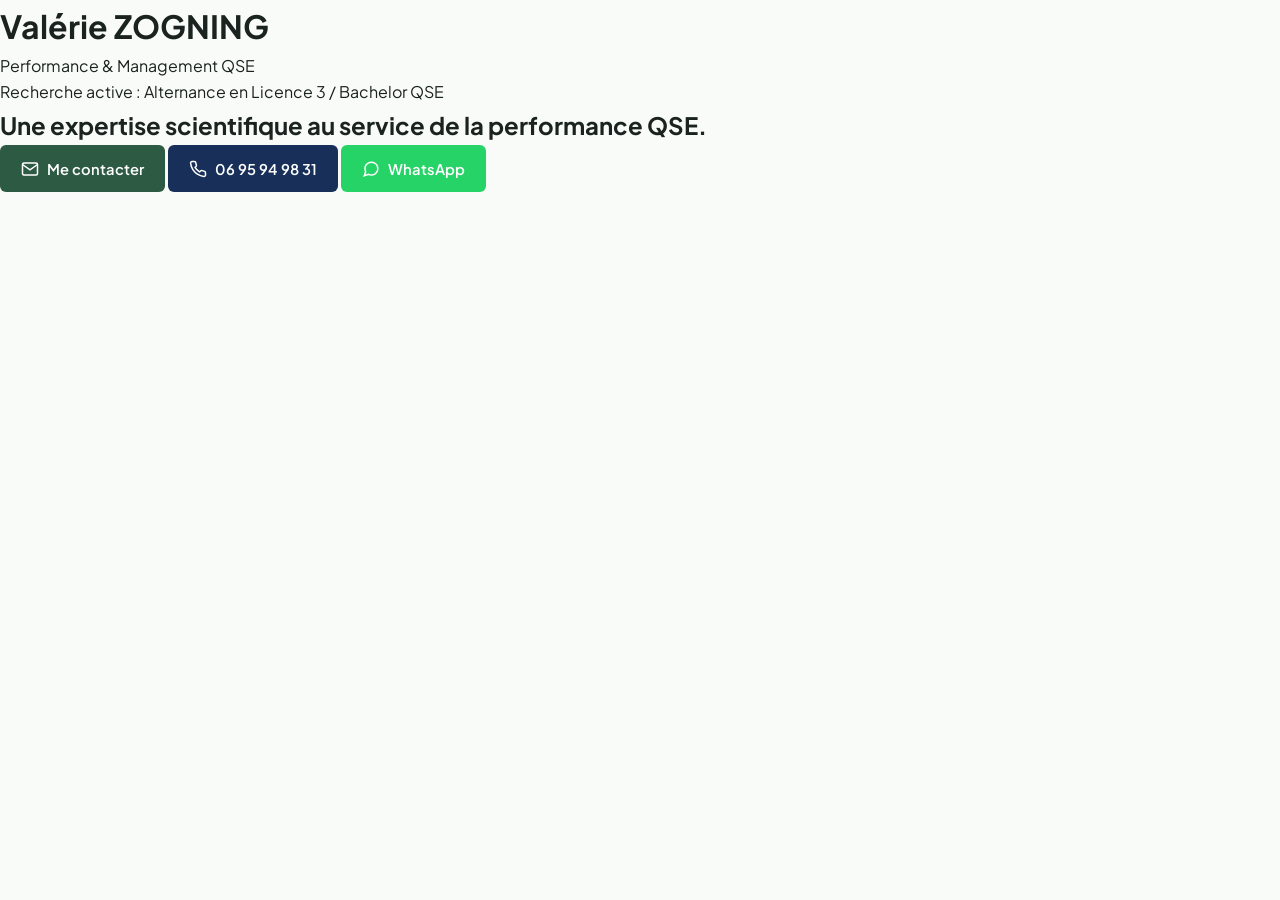
==== commit c6e4201b: "Mise à jour ultra-minimaliste de index.html" ====
--- a/index.html
+++ b/index.html
@@ -3,556 +3,49 @@
 <head>
     <meta charset="UTF-8">
     <meta name="viewport" content="width=device-width, initial-scale=1.0">
-    <title>Valérie ZOGNING | Portfolio QHSE</title>
-    <meta name="description" content="Portfolio professionnel de Valérie ZOGNING - Spécialiste QHSE & Sciences Environnementales. En recherche d'une alternance en Licence 3 / Bachelor QSE.">
+    <title>Valérie ZOGNING | Performance & Management QSE</title>
+    <meta name="description" content="Valérie ZOGNING - Performance & Management QSE. Recherche active : Alternance en Licence 3 / Bachelor QSE.">
     <link rel="stylesheet" href="style.css">
     <link rel="preconnect" href="https://fonts.googleapis.com">
     <link rel="preconnect" href="https://fonts.gstatic.com" crossorigin>
-    <link href="https://fonts.googleapis.com/css2?family=Plus+Jakarta+Sans:wght@300;400;500;600;700&display=swap" rel="stylesheet">
+    <link href="https://fonts.googleapis.com/css2?family=Plus+Jakarta+Sans:wght@400;500;600;700&display=swap" rel="stylesheet">
 </head>
 <body>
-    <!-- En-tête de navigation -->
-    <header class="site-header">
-        <div class="container header-container">
-            <a href="#accueil" class="brand-logo">
-                <span class="logo-initials">VZ</span>
-                <span class="logo-text">Valérie ZOGNING<small>Performance & Management QSE</small></span>
-            </a>
-            <nav class="main-nav" id="mainNav">
-                <ul>
-                    <li><a href="#profil">Profil</a></li>
-                    <li><a href="#expertises">Piliers QHSE</a></li>
-                    <li><a href="#projets">Réalisations</a></li>
-                    <li><a href="#parcours">Parcours</a></li>
-                    <li><a href="#contact" class="nav-contact-btn">Contact</a></li>
-                </ul>
-            </nav>
-            <div class="header-actions">
-                <a href="#contact" class="btn btn-outline cv-btn" id="headerCvBtn">
-                    <svg width="18" height="18" viewBox="0 0 24 24" fill="none" stroke="currentColor" stroke-width="2"><path d="M21 15v4a2 2 0 0 1-2 2H5a2 2 0 0 1-2-2v-4"/><polyline points="7 10 12 15 17 10"/><line x1="12" y1="15" x2="12" y2="3"/></svg>
-                    <span>Mon CV</span>
+    <main class="minimal-wrapper">
+        <div class="card">
+            <!-- Nom et Spécialité -->
+            <div class="identity">
+                <h1 class="name">Valérie ZOGNING</h1>
+                <p class="role">Performance & Management QSE</p>
+            </div>
+
+            <!-- Statut de recherche -->
+            <div class="badge">
+                <span class="badge-dot"></span>
+                Recherche active : Alternance en Licence 3 / Bachelor QSE
+            </div>
+
+            <!-- Accroche principale -->
+            <h2 class="headline">
+                Une expertise scientifique au service de la performance QSE.
+            </h2>
+
+            <!-- Boutons d'action : Contact, Téléphone, WhatsApp -->
+            <div class="actions">
+                <a href="mailto:valeriazogning@gmail.com?subject=Contact%20Professionnel%20-%20Val%C3%A9rie%20ZOGNING" class="btn btn-primary">
+                    <svg width="18" height="18" viewBox="0 0 24 24" fill="none" stroke="currentColor" stroke-width="2"><path d="M4 4h16c1.1 0 2 .9 2 2v12c0 1.1-.9 2-2 2H4c-1.1 0-2-.9-2-2V6c0-1.1.9-2 2-2z"/><polyline points="22,6 12,13 2,6"/></svg>
+                    Me contacter
                 </a>
-                <button class="menu-toggle" id="menuToggle" aria-label="Ouvrir le menu">
-                    <span></span><span></span><span></span>
-                </button>
+                <a href="tel:+33695949831" class="btn btn-secondary">
+                    <svg width="18" height="18" viewBox="0 0 24 24" fill="none" stroke="currentColor" stroke-width="2"><path d="M22 16.92v3a2 2 0 0 1-2.18 2 19.79 19.79 0 0 1-8.63-3.07 19.5 19.5 0 0 1-6-6 19.79 19.79 0 0 1-3.07-8.67A2 2 0 0 1 4.11 2h3a2 2 0 0 1 2 1.72 12.84 12.84 0 0 0 .7 2.81 2 2 0 0 1-.45 2.11L8.09 9.91a16 16 0 0 0 6 6l1.27-1.27a2 2 0 0 1 2.11-.45 12.84 12.84 0 0 0 2.81.7A2 2 0 0 1 22 16.92z"/></svg>
+                    06 95 94 98 31
+                </a>
+                <a href="https://wa.me/33695949831" target="_blank" rel="noopener" class="btn btn-whatsapp">
+                    <svg width="18" height="18" viewBox="0 0 24 24" fill="none" stroke="currentColor" stroke-width="2"><path d="M21 11.5a8.38 8.38 0 0 1-.9 3.8 8.5 8.5 0 0 1-7.6 4.7 8.38 8.38 0 0 1-3.8-.9L3 21l1.9-5.7a8.38 8.38 0 0 1-.9-3.8 8.5 8.5 0 0 1 4.7-7.6 8.38 8.38 0 0 1 3.8-.9h.5a8.48 8.48 0 0 1 8 8v.5z"/></svg>
+                    WhatsApp
+                </a>
             </div>
         </div>
-    </header>
-
-    <main>
-        <!-- Section Hero / Accueil -->
-        <section class="hero-section" id="accueil">
-            <div class="container hero-container">
-                <div class="hero-badge">
-                    <span class="badge-dot"></span>
-                    Recherche active : Alternance en Licence 3 / Bachelor QSE
-                </div>
-                <h1 class="hero-title">
-                    Une expertise scientifique au service de la <span class="highlight">performance QSE</span>.
-                </h1>
-                <p class="hero-lead">
-                    Titulaire d'un double Master en <strong>Études d'impacts environnementaux</strong> et en <strong>Sciences environnementales</strong>, j'associe rigueur scientifique et expérience opérationnelle pour optimiser la sécurité au travail, la conformité réglementaire et la durabilité industrielle.
-                </p>
-                <div class="hero-actions">
-                    <a href="mailto:valeriazogning@gmail.com?subject=Prise%20de%20contact%20-%20Recrutement%20QSE" class="btn btn-primary">
-                        <svg width="18" height="18" viewBox="0 0 24 24" fill="none" stroke="currentColor" stroke-width="2"><path d="M4 4h16c1.1 0 2 .9 2 2v12c0 1.1-.9 2-2 2H4c-1.1 0-2-.9-2-2V6c0-1.1.9-2 2-2z"/><polyline points="22,6 12,13 2,6"/></svg>
-                        Me contacter
-                    </a>
-                    <a href="tel:+33695949831" class="btn btn-secondary">
-                        <svg width="18" height="18" viewBox="0 0 24 24" fill="none" stroke="currentColor" stroke-width="2"><path d="M22 16.92v3a2 2 0 0 1-2.18 2 19.79 19.79 0 0 1-8.63-3.07 19.5 19.5 0 0 1-6-6 19.79 19.79 0 0 1-3.07-8.67A2 2 0 0 1 4.11 2h3a2 2 0 0 1 2 1.72 12.84 12.84 0 0 0 .7 2.81 2 2 0 0 1-.45 2.11L8.09 9.91a16 16 0 0 0 6 6l1.27-1.27a2 2 0 0 1 2.11-.45 12.84 12.84 0 0 0 2.81.7A2 2 0 0 1 22 16.92z"/></svg>
-                        06 95 94 98 31
-                    </a>
-                    <a href="https://wa.me/33695949831" target="_blank" rel="noopener" class="btn btn-whatsapp">
-                        <svg width="18" height="18" viewBox="0 0 24 24" fill="none" stroke="currentColor" stroke-width="2"><path d="M21 11.5a8.38 8.38 0 0 1-.9 3.8 8.5 8.5 0 0 1-7.6 4.7 8.38 8.38 0 0 1-3.8-.9L3 21l1.9-5.7a8.38 8.38 0 0 1-.9-3.8 8.5 8.5 0 0 1 4.7-7.6 8.38 8.38 0 0 1 3.8-.9h.5a8.48 8.48 0 0 1 8 8v.5z"/></svg>
-                        WhatsApp
-                    </a>
-                </div>
-
-                <div class="hero-stats">
-                    <div class="stat-item">
-                        <span class="stat-number">2+</span>
-                        <span class="stat-label">Années d'expérience QHSE terrain</span>
-                    </div>
-                    <div class="stat-divider"></div>
-                    <div class="stat-item">
-                        <span class="stat-number">2</span>
-                        <span class="stat-label">Masters scientifiques & environnement</span>
-                    </div>
-                    <div class="stat-divider"></div>
-                    <div class="stat-item">
-                        <span class="stat-number">3</span>
-                        <span class="stat-label">Normes maîtrisées (ISO 9001, 14001, 45001)</span>
-                    </div>
-                </div>
-            </div>
-        </section>
-
-        <!-- Section Profil & Objectif -->
-        <section class="section section-light" id="profil">
-            <div class="container">
-                <div class="section-header">
-                    <span class="section-tag">Engagement & Vision</span>
-                    <h2 class="section-title">Profil & Objectif Professionnel</h2>
-                </div>
-                <div class="profile-grid">
-                    <div class="profile-card">
-                        <div class="card-icon">
-                            <svg width="24" height="24" viewBox="0 0 24 24" fill="none" stroke="currentColor" stroke-width="2"><path d="M12 2L2 7l10 5 10-5-10-5zM2 17l10 5 10-5M2 12l10 5 10-5"/></svg>
-                        </div>
-                        <h3>Projet d'admission en alternance</h3>
-                        <p>
-                            Actuellement inscrite en vue d'intégrer le <strong>Bachelor 3 / Licence 3 QHSE à l'ISE</strong>, mon objectif est de consolider ma pratique de terrain en qualité, sécurité au poste de travail, préservation de l'environnement et déploiement de l'amélioration continue dans un contexte industriel exigeant.
-                        </p>
-                    </div>
-                    <div class="profile-card">
-                        <div class="card-icon">
-                            <svg width="24" height="24" viewBox="0 0 24 24" fill="none" stroke="currentColor" stroke-width="2"><circle cx="12" cy="12" r="10"/><path d="M12 6v6l4 2"/></svg>
-                        </div>
-                        <h3>Compétences Linguistiques</h3>
-                        <div class="lang-tags">
-                            <div class="lang-item">
-                                <span class="lang-name">Français</span>
-                                <span class="lang-level">C2 (Langue maternelle)</span>
-                            </div>
-                            <div class="lang-item">
-                                <span class="lang-name">Espagnol</span>
-                                <span class="lang-level">B2 (Cursus Univ. de Vigo)</span>
-                            </div>
-                            <div class="lang-item">
-                                <span class="lang-name">Anglais</span>
-                                <span class="lang-level">B1 (Pratique professionnelle)</span>
-                            </div>
-                        </div>
-                    </div>
-                </div>
-            </div>
-        </section>
-
-        <!-- Section Piliers QHSE (Expertises) -->
-        <section class="section" id="expertises">
-            <div class="container">
-                <div class="section-header">
-                    <span class="section-tag">Cadre Opérationnel</span>
-                    <h2 class="section-title">Domaines d'Expertise & Normes</h2>
-                    <p class="section-subtitle">Une approche globale combinant conformité, maîtrise du risque et culture sécurité.</p>
-                </div>
-                <div class="pillars-grid">
-                    <!-- Pilier Qualité -->
-                    <div class="pillar-card">
-                        <div class="pillar-header quality">
-                            <div class="pillar-icon">Q</div>
-                            <h3>Management de la Qualité</h3>
-                            <span class="iso-badge">ISO 9001</span>
-                        </div>
-                        <ul class="pillar-list">
-                            <li>Contrôle qualité systématique des flux entrants et sortants.</li>
-                            <li>Gestion rigoureuse des fiches de non-conformités et traitement des litiges.</li>
-                            <li>Éradication des causes racines des avaries et des retards d'expédition.</li>
-                            <li>Animation de la démarche d'amélioration continue sur site.</li>
-                        </ul>
-                    </div>
-
-                    <!-- Pilier Hygiène & Sécurité -->
-                    <div class="pillar-card">
-                        <div class="pillar-header security">
-                            <div class="pillar-icon">S</div>
-                            <h3>Hygiène & Sécurité au Travail</h3>
-                            <span class="iso-badge">ISO 45001</span>
-                        </div>
-                        <ul class="pillar-list">
-                            <li>Élaboration et mise à jour du Document Unique d'Évaluation des Risques (DUER).</li>
-                            <li>Sensibilisation et contrôle strict du port des EPI sur les zones à risques.</li>
-                            <li>Sécurisation des opérations de chargement, empotage et manutention lourde.</li>
-                            <li>Prévention active des risques professionnels auprès des dockers et opérateurs.</li>
-                        </ul>
-                    </div>
-
-                    <!-- Pilier Environnement & RSE -->
-                    <div class="pillar-card">
-                        <div class="pillar-header environment">
-                            <div class="pillar-icon">E</div>
-                            <h3>Environnement & RSE</h3>
-                            <span class="iso-badge">ISO 14001</span>
-                        </div>
-                        <ul class="pillar-list">
-                            <li>Réalisation d'Études d'Impact Environnemental et Social (EIES).</li>
-                            <li>Gestion intégrée des déchets et résidus de traitement industriel.</li>
-                            <li>Veille réglementaire et application des conventions d'exploitation durable.</li>
-                            <li>Évaluation et suivi des impacts écologiques des activités de transformation.</li>
-                        </ul>
-                    </div>
-                </div>
-            </div>
-        </section>
-
-        <!-- Section Projets & Réalisations (3 volets) -->
-        <section class="section section-light" id="projets">
-            <div class="container">
-                <div class="section-header">
-                    <span class="section-tag">Cas Pratiques & Expériences</span>
-                    <h2 class="section-title">Réalisations & Projets Réels</h2>
-                    <p class="section-subtitle">Découvrez mes réalisations concrètes articulées selon vos besoins d'évaluation.</p>
-                </div>
-
-                <!-- Filtres interactifs par volet -->
-                <div class="project-tabs">
-                    <button class="tab-btn active" data-filter="all">Tous les volets</button>
-                    <button class="tab-btn" data-filter="terrain">Missions Terrain</button>
-                    <button class="tab-btn" data-filter="eies">Études EIES & Recherche</button>
-                    <button class="tab-btn" data-filter="methodo">Fiches Méthodologiques</button>
-                </div>
-
-                <div class="projects-grid">
-                    <!-- Projet 1 : Terrain -->
-                    <article class="project-card" data-category="terrain">
-                        <div class="project-meta">
-                            <span class="project-badge terrain">Volet 1 : Terrain Industriel</span>
-                            <span class="project-date">2020 - 2021</span>
-                        </div>
-                        <h3 class="project-title">Déploiement du DUER et sécurisation portuaire</h3>
-                        <p class="project-company">TRANSIMEL S.A • Douala, Cameroun</p>
-                        <p class="project-desc">
-                            Coordination complète de la prévention des risques professionnels pour les dockers et ouvriers d'exploitation forestière. Élaboration du Document Unique d'Évaluation des Risques (DUER) et sécurisation des processus d'empotage.
-                        </p>
-                        <div class="project-tags">
-                            <span>DUER</span>
-                            <span>Port des EPI</span>
-                            <span>Sécurité Douanière</span>
-                            <span>Risques Manutention</span>
-                        </div>
-                        <button class="btn-detail" onclick="openModal('modal-duer')">Consulter la fiche détaillée &rarr;</button>
-                    </article>
-
-                    <!-- Projet 2 : Terrain Qualité -->
-                    <article class="project-card" data-category="terrain">
-                        <div class="project-meta">
-                            <span class="project-badge terrain">Volet 1 : Gestion Qualité</span>
-                            <span class="project-date">2020</span>
-                        </div>
-                        <h3 class="project-title">Maîtrise des non-conformités et contrôle qualité bois</h3>
-                        <p class="project-company">TRANSIMEL S.A • Douala, Cameroun</p>
-                        <p class="project-desc">
-                            Mise en place d'une procédure systématique de contrôle de calibrage et d'humidité du bois avant empotage. Traitement direct des non-conformités afin de supprimer les blocages douaniers et les avaries de cargaison.
-                        </p>
-                        <div class="project-tags">
-                            <span>Contrôle Qualité</span>
-                            <span>Non-conformités</span>
-                            <span>Gestion Déchets</span>
-                            <span>Conformité Douane</span>
-                        </div>
-                        <button class="btn-detail" onclick="openModal('modal-qualite')">Consulter la fiche détaillée &rarr;</button>
-                    </article>
-
-                    <!-- Projet 3 : EIES & Recherche -->
-                    <article class="project-card" data-category="eies">
-                        <div class="project-meta">
-                            <span class="project-badge eies">Volet 2 : EIES & Analyse</span>
-                            <span class="project-date">2019</span>
-                        </div>
-                        <h3 class="project-title">Études d'Impact Environnemental et Social (EIES)</h3>
-                        <p class="project-company">CIEFE • Yaoundé, Cameroun</p>
-                        <p class="project-desc">
-                            Assistance à la réalisation d'audits et d'enquêtes d'impacts environnementaux et sociaux pour des projets d'aménagement et d'exploitation des ressources forestières, garantissant le respect des normes écologiques locales et internationales.
-                        </p>
-                        <div class="project-tags">
-                            <span>EIES</span>
-                            <span>Veille Écologique</span>
-                            <span>Audits RSE</span>
-                            <span>Préservation Forêt</span>
-                        </div>
-                        <button class="btn-detail" onclick="openModal('modal-eies')">Consulter la fiche détaillée &rarr;</button>
-                    </article>
-
-                    <!-- Projet 4 : Fiche Méthodologique / Étude de cas -->
-                    <article class="project-card" data-category="methodo">
-                        <div class="project-meta">
-                            <span class="project-badge methodo">Volet 3 : Méthode & Synthèse</span>
-                            <span class="project-date">Méthode QSE</span>
-                        </div>
-                        <h3 class="project-title">Processus de gestion des risques & Amélioration continue</h3>
-                        <p class="project-company">Cadre méthodologique QSE</p>
-                        <p class="project-desc">
-                            Fiche de synthèse détaillant la démarche appliquée pas à pas : Identification des dangers, cotation de la criticité, établissement du plan d'action préventif et vérification de l'efficacité (Cycle PDCA).
-                        </p>
-                        <div class="project-tags">
-                            <span>Cycle PDCA</span>
-                            <span>Matrice de Criticité</span>
-                            <span>Plan d'Action</span>
-                            <span>Indicateurs KPI</span>
-                        </div>
-                        <button class="btn-detail" onclick="openModal('modal-methodo')">Consulter la fiche détaillée &rarr;</button>
-                    </article>
-                </div>
-            </div>
-        </section>
-
-        <!-- Section Parcours & Formations -->
-        <section class="section" id="parcours">
-            <div class="container">
-                <div class="section-header">
-                    <span class="section-tag">Parcours Académique & Expériences</span>
-                    <h2 class="section-title">Expérience et Formations</h2>
-                </div>
-                <div class="timeline-container">
-                    <div class="timeline">
-                        <!-- Étape 1 -->
-                        <div class="timeline-item">
-                            <div class="timeline-dot current"></div>
-                            <div class="timeline-content">
-                                <span class="timeline-period">En cours • Projet d'admission en alternance</span>
-                                <h3>Bachelor 3 / Licence 3 QHSE</h3>
-                                <p class="timeline-institution">Institut Supérieur de l'Environnement (ISE) - France</p>
-                                <p class="timeline-details">Approfondissement des démarches de certification ISO, management opérationnel des risques et conduite de l'amélioration continue.</p>
-                            </div>
-                        </div>
-
-                        <!-- Étape 2 -->
-                        <div class="timeline-item">
-                            <div class="timeline-dot"></div>
-                            <div class="timeline-content">
-                                <span class="timeline-period">2021 - 2022</span>
-                                <h3>Master Universitaire en Sciences et Technologies Agroalimentaires et Environnementales</h3>
-                                <p class="timeline-institution">Université de Vigo (Espagne) • Spécialité Sciences Environnementales (Niveau CEC 6)</p>
-                                <p class="timeline-details">Expertise dans les processus de traitement environnemental, méthodologies analytiques et réglementations européennes.</p>
-                            </div>
-                        </div>
-
-                        <!-- Étape 3 -->
-                        <div class="timeline-item">
-                            <div class="timeline-dot"></div>
-                            <div class="timeline-content">
-                                <span class="timeline-period">2020 - 2021</span>
-                                <h3>Coordonnatrice QHSE</h3>
-                                <p class="timeline-institution">TRANSIMEL S.A • Douala, Cameroun</p>
-                                <p class="timeline-details">Supervision de la sécurité des dockers, élaboration du DUER, conformité douanière, contrôle qualité et respect des normes environnementales.</p>
-                            </div>
-                        </div>
-
-                        <!-- Étape 4 -->
-                        <div class="timeline-item">
-                            <div class="timeline-dot"></div>
-                            <div class="timeline-content">
-                                <span class="timeline-period">2020</span>
-                                <h3>Assistante Responsable QHSE</h3>
-                                <p class="timeline-institution">TRANSIMEL S.A • Douala, Cameroun</p>
-                                <p class="timeline-details">Gestion des risques qualité (calibrage, humidité), contrôle des EPI et gestion des déchets de traitement du bois.</p>
-                            </div>
-                        </div>
-
-                        <!-- Étape 5 -->
-                        <div class="timeline-item">
-                            <div class="timeline-dot"></div>
-                            <div class="timeline-content">
-                                <span class="timeline-period">2018 - 2020</span>
-                                <h3>Master 2 Professionnel Étude d'Impacts Environnementaux</h3>
-                                <p class="timeline-institution">CRESA Forêt-Bois • Yaoundé, Cameroun (Niveau CEC 5)</p>
-                                <p class="timeline-details">Diagnostic environnemental, matrices d'évaluation des impacts, législation forestière et plans de gestion environnementale.</p>
-                            </div>
-                        </div>
-
-                        <!-- Étape 6 -->
-                        <div class="timeline-item">
-                            <div class="timeline-dot"></div>
-                            <div class="timeline-content">
-                                <span class="timeline-period">2019</span>
-                                <h3>Assistante Chargée des EIES</h3>
-                                <p class="timeline-institution">CIEFE • Yaoundé, Cameroun</p>
-                                <p class="timeline-details">Participation aux études d'impact environnemental et social sur le terrain.</p>
-                            </div>
-                        </div>
-                    </div>
-                </div>
-
-                <!-- Qualités & Savoir-être -->
-                <div class="soft-skills-wrapper">
-                    <h3 class="soft-skills-title">Savoir-être et Qualités Professionnelles</h3>
-                    <div class="soft-skills-grid">
-                        <div class="soft-skill-badge">Rigueur & méthode d'analyse</div>
-                        <div class="soft-skill-badge">Esprit de synthèse & clarté</div>
-                        <div class="soft-skill-badge">Sens du terrain & adaptabilité</div>
-                        <div class="soft-skill-badge">Autonomie & gestion des priorités</div>
-                        <div class="soft-skill-badge">Esprit d'équipe & aisance relationnelle</div>
-                        <div class="soft-skill-badge">Proactivité & force de proposition</div>
-                        <div class="soft-skill-badge">Respect scrupuleux des procédures</div>
-                    </div>
-                </div>
-            </div>
-        </section>
-
-        <!-- Section Contact & Téléchargement CV -->
-        <section class="section section-light" id="contact">
-            <div class="container">
-                <div class="contact-card">
-                    <div class="contact-text">
-                        <span class="section-tag">Coordonnées Réelles</span>
-                        <h2>Entrons en contact</h2>
-                        <p>
-                            Disponible pour un entretien afin d'échanger sur vos besoins en alternance et sur la contribution concrète que je peux apporter à votre démarche QSE.
-                        </p>
-                        
-                        <div class="contact-details-list">
-                            <div class="contact-line">
-                                <span class="icon">📍</span>
-                                <span>13 bis Rue Gustave Charpentier, 94240 Paris / Île-de-France</span>
-                            </div>
-                            <div class="contact-line">
-                                <span class="icon">✉️</span>
-                                <a href="mailto:valeriazogning@gmail.com">valeriazogning@gmail.com</a>
-                            </div>
-                            <div class="contact-line">
-                                <span class="icon">📞</span>
-                                <a href="tel:+33695949831">(+33) 06 95 94 98 31</a>
-                            </div>
-                            <div class="contact-line">
-                                <span class="icon">💬</span>
-                                <a href="https://wa.me/33695949831" target="_blank" rel="noopener">WhatsApp Messenger direct</a>
-                            </div>
-                        </div>
-                    </div>
-
-                    <div class="contact-cta-box">
-                        <h3>Accès direct au Curriculum Vitæ</h3>
-                        <p>Téléchargez la version complète de mon parcours ou imprimez une synthèse professionnelle.</p>
-                        <div class="cta-buttons">
-                            <a href="CV_Valerie_ZOGNING_QHSE.pdf" download="CV_Valerie_ZOGNING_QHSE.pdf" class="btn btn-primary full-width" id="cvDownloadBtn">
-                                <svg width="20" height="20" viewBox="0 0 24 24" fill="none" stroke="currentColor" stroke-width="2"><path d="M21 15v4a2 2 0 0 1-2 2H5a2 2 0 0 1-2-2v-4"/><polyline points="7 10 12 15 17 10"/><line x1="12" y1="15" x2="12" y2="3"/></svg>
-                                Télécharger mon CV QSE (PDF)
-                            </a>
-                            <a href="cv.html" target="_blank" class="btn btn-secondary full-width">
-                                <svg width="20" height="20" viewBox="0 0 24 24" fill="none" stroke="currentColor" stroke-width="2"><polyline points="6 9 6 2 18 2 18 9"/><path d="M6 18H4a2 2 0 0 1-2-2v-5a2 2 0 0 1 2-2h16a2 2 0 0 1 2 2v5a2 2 0 0 1-2 2h-2"/><rect x="6" y="14" width="12" height="8"/></svg>
-                                Consulter / Enregistrer mon CV QSE
-                            </a>
-                        </div>
-                    </div>
-                </div>
-            </div>
-        </section>
     </main>
-
-    <!-- Pied de page -->
-    <footer class="site-footer">
-        <div class="container footer-content">
-            <p>&copy; 2026 Valérie ZOGNING — Profil professionnel QHSE</p>
-            <p class="footer-note">Réalisé selon les standards stricts de clarté, durabilité et rigueur méthodologique.</p>
-        </div>
-    </footer>
-
-    <!-- Fenêtres modales pour les fiches projets détaillées (Interaction utile) -->
-    <div class="modal-overlay" id="modalOverlay" onclick="closeModalOnOverlay(event)">
-        <!-- Modale 1 : DUER -->
-        <div class="modal-box" id="modal-duer">
-            <button class="modal-close" onclick="closeAllModals()">&times;</button>
-            <div class="modal-header">
-                <span class="project-badge terrain">Volet 1 • Terrain</span>
-                <h2>Élaboration du DUER & Sécurité portuaire</h2>
-                <p class="modal-sub">TRANSIMEL S.A (Douala) • Coordonnatrice QHSE</p>
-            </div>
-            <div class="modal-body">
-                <div class="modal-section">
-                    <h4>Contexte opérationnel</h4>
-                    <p>Au sein d'un terminal d'exploitation et d'empotage de bois, les dockers et ouvriers faisaient face à des risques de manutention lourde, de coactivité engins-piétons et de non-conformités douanières.</p>
-                </div>
-                <div class="modal-section">
-                    <h4>Actions & Démarche menée</h4>
-                    <ul>
-                        <li>Recensement exhaustif des unités de travail et identification des risques physiques et chimiques.</li>
-                        <li>Élaboration et formalisation du Document Unique d'Évaluation des Risques (DUER).</li>
-                        <li>Sensibilisation et contrôle quotidien du port des Équipements de Protection Individuelle (EPI).</li>
-                        <li>Sécurisation des processus d'arrimage et d'empotage selon les normes de sécurité douanière.</li>
-                    </ul>
-                </div>
-                <div class="modal-section">
-                    <h4>Résultats concrets</h4>
-                    <p class="result-highlight">Réduction notable des situations à risque sur le quai et conformité validée lors des audits de contrôle douanier et environnemental.</p>
-                </div>
-            </div>
-        </div>
-
-        <!-- Modale 2 : Qualité -->
-        <div class="modal-box" id="modal-qualite">
-            <button class="modal-close" onclick="closeAllModals()">&times;</button>
-            <div class="modal-header">
-                <span class="project-badge terrain">Volet 1 • Qualité</span>
-                <h2>Gestion des non-conformités & Contrôle bois</h2>
-                <p class="modal-sub">TRANSIMEL S.A • Assistante Responsable QHSE</p>
-            </div>
-            <div class="modal-body">
-                <div class="modal-section">
-                    <h4>Contexte opérationnel</h4>
-                    <p>Risque de refus de cargaisons à l'international causé par des défauts de calibrage, un taux d'humidité inadéquat ou des litiges documentaires en douane.</p>
-                </div>
-                <div class="modal-section">
-                    <h4>Actions & Démarche menée</h4>
-                    <ul>
-                        <li>Vérification systématique des grumes et bois débités avant chargement en conteneur.</li>
-                        <li>Mise en œuvre d'un protocole de traitement immédiat des fiches de non-conformité.</li>
-                        <li>Respect des réglementations sanitaires de traitement du bois et gestion responsable des résidus/déchets de traitement.</li>
-                    </ul>
-                </div>
-                <div class="modal-section">
-                    <h4>Résultats concrets</h4>
-                    <p class="result-highlight">Diminution drastique des litiges douaniers, zéro refus de réception de cargaison sur les lots supervisés.</p>
-                </div>
-            </div>
-        </div>
-
-        <!-- Modale 3 : EIES -->
-        <div class="modal-box" id="modal-eies">
-            <button class="modal-close" onclick="closeAllModals()">&times;</button>
-            <div class="modal-header">
-                <span class="project-badge eies">Volet 2 • EIES & Analyse</span>
-                <h2>Études d'Impact Environnemental et Social</h2>
-                <p class="modal-sub">CIEFE • Assistante Chargée des EIES</p>
-            </div>
-            <div class="modal-body">
-                <div class="modal-section">
-                    <h4>Contexte de la mission</h4>
-                    <p>Évaluation des répercussions écologiques et humaines de projets forestiers avant autorisation d'exploitation.</p>
-                </div>
-                <div class="modal-section">
-                    <h4>Actions & Démarche menée</h4>
-                    <ul>
-                        <li>Collecte des données environnementales de terrain (flore, faune, ressources hydriques).</li>
-                        <li>Enquêtes auprès des populations locales pour évaluer les impacts socio-économiques.</li>
-                        <li>Contribution à la rédaction des Plans de Gestion Environnementale et Sociale (PGES).</li>
-                    </ul>
-                </div>
-                <div class="modal-section">
-                    <h4>Résultats concrets</h4>
-                    <p class="result-highlight">Rapports d'impact validés par les comités techniques ministériels garantissant la conformité légale des concessions.</p>
-                </div>
-            </div>
-        </div>
-
-        <!-- Modale 4 : Fiche Méthode -->
-        <div class="modal-box" id="modal-methodo">
-            <button class="modal-close" onclick="closeAllModals()">&times;</button>
-            <div class="modal-header">
-                <span class="project-badge methodo">Volet 3 • Méthodologie</span>
-                <h2>Fiche de Synthèse : Démarche PDCA en Milieu Industriel</h2>
-                <p class="modal-sub">Méthode éprouvée de gestion des risques & amélioration continue</p>
-            </div>
-            <div class="modal-body">
-                <div class="modal-section">
-                    <h4>1. Planifier (Plan)</h4>
-                    <p>Cartographie des processus, identification des dangers par unité de travail et évaluation de la gravité/fréquence (matrice de criticité).</p>
-                </div>
-                <div class="modal-section">
-                    <h4>2. Déployer (Do)</h4>
-                    <p>Mise en place des mesures barrières : consignes opérationnelles, port des EPI adaptés, formations aux gestes et postures, tri des déchets industriels.</p>
-                </div>
-                <div class="modal-section">
-                    <h4>3. Contrôler (Check)</h4>
-                    <p>Audits internes réguliers, analyse des presqu'accidents, suivi du registre de non-conformités et des indicateurs de performance (taux de fréquence, gravité).</p>
-                </div>
-                <div class="modal-section">
-                    <h4>4. Ajuster (Act)</h4>
-                    <p>Revue de direction, mise à jour du DUER, actions correctives pérennes pour garantir la conformité ISO 9001, 14001 et 45001.</p>
-                </div>
-            </div>
-        </div>
-    </div>
-
-    <script src="script.js"></script>
 </body>
 </html>
--- a/style.css
+++ b/style.css
@@ -0,0 +1,1089 @@
+/* ==========================================================================
+   PORTFOLIO VALÉRIE ZOGNING - QHSE
+   Palette : Vert sauge & forêt, Bleu profond, Blanc cassé
+   Style : Épuré, minimaliste, sobre et lisible
+   ========================================================================== */
+
+:root {
+    /* Couleurs principales */
+    --color-primary: #2D5A43;        /* Vert forêt / sauge soutenu */
+    --color-primary-light: #EBF2EE;  /* Vert sauge très clair pour fonds */
+    --color-primary-hover: #234835;  /* Vert foncé hover */
+    
+    --color-secondary: #183059;      /* Bleu profond institutionnel */
+    --color-secondary-light: #EEF3FA;
+    --color-secondary-hover: #10213D;
+
+    --color-bg-body: #F9FBF9;        /* Blanc cassé naturel */
+    --color-surface: #FFFFFF;        /* Blanc pur cartes */
+    --color-surface-alt: #F2F6F3;    /* Fond section alterné */
+
+    --color-text-main: #1A2320;      /* Texte principal très sombre */
+    --color-text-muted: #52635B;     /* Texte secondaire sobre */
+    --color-border: #D8E2DC;         /* Bordures douces */
+
+    /* Badges thématiques */
+    --badge-q-bg: #E8F0FE;
+    --badge-q-text: #1967D2;
+    --badge-s-bg: #FEEFC3;
+    --badge-s-text: #B06000;
+    --badge-e-bg: #E6F4EA;
+    --badge-e-text: #137333;
+
+    /* Typographie & dimensions */
+    --font-base: 'Plus Jakarta Sans', system-ui, -apple-system, BlinkMacSystemFont, 'Segoe UI', Roboto, sans-serif;
+    --radius-sm: 6px;
+    --radius-md: 10px;
+    --radius-lg: 16px;
+    --shadow-soft: 0 4px 20px rgba(24, 48, 89, 0.05);
+    --shadow-hover: 0 8px 30px rgba(24, 48, 89, 0.1);
+    --transition: all 0.25s ease-in-out;
+}
+
+/* --------------------------------------------------------------------------
+   Reset & Base
+   -------------------------------------------------------------------------- */
+* {
+    margin: 0;
+    padding: 0;
+    box-sizing: border-box;
+}
+
+html {
+    scroll-behavior: smooth;
+    font-size: 16px;
+}
+
+body {
+    font-family: var(--font-base);
+    background-color: var(--color-bg-body);
+    color: var(--color-text-main);
+    line-height: 1.65;
+    -webkit-font-smoothing: antialiased;
+}
+
+a {
+    color: inherit;
+    text-decoration: none;
+    transition: var(--transition);
+}
+
+ul {
+    list-style: none;
+}
+
+.container {
+    max-width: 1140px;
+    margin: 0 auto;
+    padding: 0 1.5rem;
+}
+
+/* --------------------------------------------------------------------------
+   En-tête & Navigation
+   -------------------------------------------------------------------------- */
+.site-header {
+    position: sticky;
+    top: 0;
+    z-index: 100;
+    background: rgba(255, 255, 255, 0.95);
+    backdrop-filter: blur(8px);
+    border-bottom: 1px solid var(--color-border);
+}
+
+.header-container {
+    display: flex;
+    align-items: center;
+    justify-content: space-between;
+    height: 72px;
+}
+
+.brand-logo {
+    display: flex;
+    align-items: center;
+    gap: 0.75rem;
+}
+
+.logo-initials {
+    display: flex;
+    align-items: center;
+    justify-content: center;
+    width: 40px;
+    height: 40px;
+    border-radius: var(--radius-sm);
+    background-color: var(--color-primary);
+    color: #FFFFFF;
+    font-weight: 700;
+    font-size: 1rem;
+    letter-spacing: 0.5px;
+}
+
+.logo-text {
+    font-weight: 700;
+    font-size: 1.05rem;
+    color: var(--color-secondary);
+    display: flex;
+    flex-direction: column;
+    line-height: 1.2;
+}
+
+.logo-text small {
+    font-size: 0.75rem;
+    font-weight: 500;
+    color: var(--color-text-muted);
+}
+
+.main-nav ul {
+    display: flex;
+    align-items: center;
+    gap: 2rem;
+}
+
+.main-nav a {
+    font-weight: 500;
+    font-size: 0.95rem;
+    color: var(--color-text-muted);
+    padding: 0.5rem 0;
+    position: relative;
+}
+
+.main-nav a:hover,
+.main-nav a.active {
+    color: var(--color-primary);
+}
+
+.main-nav a::after {
+    content: '';
+    position: absolute;
+    bottom: 0;
+    left: 0;
+    width: 0;
+    height: 2px;
+    background-color: var(--color-primary);
+    transition: var(--transition);
+}
+
+.main-nav a:hover::after {
+    width: 100%;
+}
+
+.header-actions {
+    display: flex;
+    align-items: center;
+    gap: 1rem;
+}
+
+.menu-toggle {
+    display: none;
+    flex-direction: column;
+    gap: 5px;
+    background: none;
+    border: none;
+    cursor: pointer;
+    padding: 6px;
+}
+
+.menu-toggle span {
+    width: 24px;
+    height: 2px;
+    background-color: var(--color-secondary);
+    transition: var(--transition);
+}
+
+/* --------------------------------------------------------------------------
+   Boutons
+   -------------------------------------------------------------------------- */
+.btn {
+    display: inline-flex;
+    align-items: center;
+    justify-content: center;
+    gap: 0.5rem;
+    font-family: var(--font-base);
+    font-weight: 600;
+    font-size: 0.92rem;
+    padding: 0.65rem 1.25rem;
+    border-radius: var(--radius-sm);
+    cursor: pointer;
+    border: 1px solid transparent;
+    transition: var(--transition);
+    text-align: center;
+}
+
+.btn-primary {
+    background-color: var(--color-primary);
+    color: #FFFFFF;
+}
+
+.btn-primary:hover {
+    background-color: var(--color-primary-hover);
+    color: #FFFFFF;
+    transform: translateY(-1px);
+}
+
+.btn-secondary {
+    background-color: var(--color-secondary);
+    color: #FFFFFF;
+}
+
+.btn-secondary:hover {
+    background-color: var(--color-secondary-hover);
+    color: #FFFFFF;
+    transform: translateY(-1px);
+}
+
+.btn-outline {
+    background: transparent;
+    border-color: var(--color-primary);
+    color: var(--color-primary);
+}
+
+.btn-outline:hover {
+    background: var(--color-primary-light);
+}
+
+.btn-whatsapp {
+    background-color: #25D366;
+    color: #FFFFFF;
+}
+
+.btn-whatsapp:hover {
+    background-color: #1EBE5D;
+    color: #FFFFFF;
+    transform: translateY(-1px);
+}
+
+.full-width {
+    width: 100%;
+}
+
+/* --------------------------------------------------------------------------
+   Hero Section
+   -------------------------------------------------------------------------- */
+.hero-section {
+    padding: 5rem 0 3.5rem;
+    border-bottom: 1px solid var(--color-border);
+    background: radial-gradient(circle at top right, rgba(45, 90, 67, 0.05), transparent 60%);
+}
+
+.hero-badge {
+    display: inline-flex;
+    align-items: center;
+    gap: 0.5rem;
+    padding: 0.4rem 0.9rem;
+    background-color: var(--color-primary-light);
+    color: var(--color-primary);
+    border: 1px solid rgba(45, 90, 67, 0.2);
+    border-radius: 999px;
+    font-size: 0.85rem;
+    font-weight: 600;
+    margin-bottom: 1.5rem;
+}
+
+.badge-dot {
+    width: 8px;
+    height: 8px;
+    background-color: var(--color-primary);
+    border-radius: 50%;
+    animation: pulseDot 2s infinite ease-in-out;
+}
+
+@keyframes pulseDot {
+    0%, 100% { opacity: 1; transform: scale(1); }
+    50% { opacity: 0.4; transform: scale(0.85); }
+}
+
+.hero-title {
+    font-size: 2.6rem;
+    line-height: 1.25;
+    font-weight: 700;
+    color: var(--color-secondary);
+    margin-bottom: 1.25rem;
+    max-width: 900px;
+}
+
+.hero-title .highlight {
+    color: var(--color-primary);
+    position: relative;
+}
+
+.hero-lead {
+    font-size: 1.15rem;
+    color: var(--color-text-muted);
+    max-width: 800px;
+    margin-bottom: 2rem;
+    line-height: 1.7;
+}
+
+.hero-actions {
+    display: flex;
+    flex-wrap: wrap;
+    gap: 1rem;
+    margin-bottom: 3.5rem;
+}
+
+.hero-stats {
+    display: flex;
+    align-items: center;
+    flex-wrap: wrap;
+    gap: 2rem;
+    padding-top: 2rem;
+    border-top: 1px solid var(--color-border);
+}
+
+.stat-item {
+    display: flex;
+    flex-direction: column;
+}
+
+.stat-number {
+    font-size: 1.8rem;
+    font-weight: 700;
+    color: var(--color-secondary);
+    line-height: 1.1;
+}
+
+.stat-label {
+    font-size: 0.85rem;
+    color: var(--color-text-muted);
+    font-weight: 500;
+}
+
+.stat-divider {
+    width: 1px;
+    height: 38px;
+    background-color: var(--color-border);
+}
+
+/* --------------------------------------------------------------------------
+   Sections communes
+   -------------------------------------------------------------------------- */
+.section {
+    padding: 4.5rem 0;
+}
+
+.section-light {
+    background-color: var(--color-surface-alt);
+}
+
+.section-header {
+    margin-bottom: 3rem;
+}
+
+.section-tag {
+    display: inline-block;
+    font-size: 0.8rem;
+    font-weight: 700;
+    text-transform: uppercase;
+    letter-spacing: 1px;
+    color: var(--color-primary);
+    margin-bottom: 0.5rem;
+}
+
+.section-title {
+    font-size: 2rem;
+    font-weight: 700;
+    color: var(--color-secondary);
+    line-height: 1.3;
+}
+
+.section-subtitle {
+    font-size: 1rem;
+    color: var(--color-text-muted);
+    margin-top: 0.5rem;
+    max-width: 650px;
+}
+
+/* --------------------------------------------------------------------------
+   Profil & Objectif
+   -------------------------------------------------------------------------- */
+.profile-grid {
+    display: grid;
+    grid-template-columns: 1.5fr 1fr;
+    gap: 2rem;
+}
+
+.profile-card {
+    background: var(--color-surface);
+    border: 1px solid var(--color-border);
+    border-radius: var(--radius-md);
+    padding: 2rem;
+    box-shadow: var(--shadow-soft);
+}
+
+.profile-card .card-icon {
+    width: 44px;
+    height: 44px;
+    border-radius: var(--radius-sm);
+    background-color: var(--color-primary-light);
+    color: var(--color-primary);
+    display: flex;
+    align-items: center;
+    justify-content: center;
+    margin-bottom: 1.25rem;
+}
+
+.profile-card h3 {
+    font-size: 1.25rem;
+    color: var(--color-secondary);
+    margin-bottom: 0.75rem;
+}
+
+.profile-card p {
+    color: var(--color-text-muted);
+    font-size: 0.98rem;
+}
+
+.lang-tags {
+    display: flex;
+    flex-direction: column;
+    gap: 0.75rem;
+    margin-top: 0.5rem;
+}
+
+.lang-item {
+    display: flex;
+    justify-content: space-between;
+    align-items: center;
+    padding: 0.6rem 0.85rem;
+    background-color: var(--color-surface-alt);
+    border-radius: var(--radius-sm);
+    border-left: 3px solid var(--color-primary);
+}
+
+.lang-name {
+    font-weight: 600;
+    font-size: 0.9rem;
+    color: var(--color-secondary);
+}
+
+.lang-level {
+    font-size: 0.82rem;
+    color: var(--color-text-muted);
+}
+
+/* --------------------------------------------------------------------------
+   Piliers QHSE
+   -------------------------------------------------------------------------- */
+.pillars-grid {
+    display: grid;
+    grid-template-columns: repeat(3, 1fr);
+    gap: 1.75rem;
+}
+
+.pillar-card {
+    background-color: var(--color-surface);
+    border: 1px solid var(--color-border);
+    border-radius: var(--radius-md);
+    padding: 2rem 1.75rem;
+    box-shadow: var(--shadow-soft);
+    display: flex;
+    flex-direction: column;
+    transition: var(--transition);
+}
+
+.pillar-card:hover {
+    box-shadow: var(--shadow-hover);
+    border-color: var(--color-primary);
+    transform: translateY(-3px);
+}
+
+.pillar-header {
+    margin-bottom: 1.5rem;
+}
+
+.pillar-icon {
+    width: 38px;
+    height: 38px;
+    border-radius: 50%;
+    display: flex;
+    align-items: center;
+    justify-content: center;
+    font-weight: 700;
+    font-size: 1.1rem;
+    margin-bottom: 1rem;
+}
+
+.quality .pillar-icon { background: var(--badge-q-bg); color: var(--badge-q-text); }
+.security .pillar-icon { background: var(--badge-s-bg); color: var(--badge-s-text); }
+.environment .pillar-icon { background: var(--badge-e-bg); color: var(--badge-e-text); }
+
+.pillar-header h3 {
+    font-size: 1.2rem;
+    color: var(--color-secondary);
+    margin-bottom: 0.5rem;
+}
+
+.iso-badge {
+    display: inline-block;
+    font-size: 0.75rem;
+    font-weight: 700;
+    padding: 0.2rem 0.5rem;
+    border-radius: var(--radius-sm);
+    background-color: var(--color-surface-alt);
+    color: var(--color-text-muted);
+    border: 1px solid var(--color-border);
+}
+
+.pillar-list {
+    display: flex;
+    flex-direction: column;
+    gap: 0.75rem;
+}
+
+.pillar-list li {
+    font-size: 0.9rem;
+    color: var(--color-text-muted);
+    position: relative;
+    padding-left: 1.25rem;
+}
+
+.pillar-list li::before {
+    content: "✓";
+    position: absolute;
+    left: 0;
+    top: 0;
+    color: var(--color-primary);
+    font-weight: 700;
+}
+
+/* --------------------------------------------------------------------------
+   Onglets & Cartes Réalisations
+   -------------------------------------------------------------------------- */
+.project-tabs {
+    display: flex;
+    flex-wrap: wrap;
+    gap: 0.75rem;
+    margin-bottom: 2.5rem;
+}
+
+.tab-btn {
+    background-color: var(--color-surface);
+    border: 1px solid var(--color-border);
+    color: var(--color-text-muted);
+    padding: 0.5rem 1.25rem;
+    font-family: var(--font-base);
+    font-size: 0.88rem;
+    font-weight: 600;
+    border-radius: 999px;
+    cursor: pointer;
+    transition: var(--transition);
+}
+
+.tab-btn:hover {
+    border-color: var(--color-primary);
+    color: var(--color-primary);
+}
+
+.tab-btn.active {
+    background-color: var(--color-primary);
+    border-color: var(--color-primary);
+    color: #FFFFFF;
+}
+
+.projects-grid {
+    display: grid;
+    grid-template-columns: repeat(2, 1fr);
+    gap: 2rem;
+}
+
+.project-card {
+    background-color: var(--color-surface);
+    border: 1px solid var(--color-border);
+    border-radius: var(--radius-md);
+    padding: 2rem;
+    display: flex;
+    flex-direction: column;
+    box-shadow: var(--shadow-soft);
+    transition: var(--transition);
+}
+
+.project-card:hover {
+    box-shadow: var(--shadow-hover);
+    transform: translateY(-2px);
+}
+
+.project-meta {
+    display: flex;
+    justify-content: space-between;
+    align-items: center;
+    margin-bottom: 1rem;
+}
+
+.project-badge {
+    font-size: 0.75rem;
+    font-weight: 700;
+    padding: 0.25rem 0.65rem;
+    border-radius: 999px;
+    text-transform: uppercase;
+}
+
+.project-badge.terrain {
+    background-color: #E6F4EA;
+    color: #137333;
+}
+
+.project-badge.eies {
+    background-color: #E8F0FE;
+    color: #1967D2;
+}
+
+.project-badge.methodo {
+    background-color: #F3E8FD;
+    color: #7627BB;
+}
+
+.project-date {
+    font-size: 0.8rem;
+    color: var(--color-text-muted);
+}
+
+.project-title {
+    font-size: 1.25rem;
+    color: var(--color-secondary);
+    margin-bottom: 0.4rem;
+    line-height: 1.35;
+}
+
+.project-company {
+    font-size: 0.85rem;
+    font-weight: 600;
+    color: var(--color-primary);
+    margin-bottom: 1rem;
+}
+
+.project-desc {
+    font-size: 0.92rem;
+    color: var(--color-text-muted);
+    margin-bottom: 1.5rem;
+    flex-grow: 1;
+}
+
+.project-tags {
+    display: flex;
+    flex-wrap: wrap;
+    gap: 0.5rem;
+    margin-bottom: 1.5rem;
+}
+
+.project-tags span {
+    font-size: 0.78rem;
+    font-weight: 500;
+    background-color: var(--color-surface-alt);
+    color: var(--color-text-muted);
+    padding: 0.25rem 0.6rem;
+    border-radius: var(--radius-sm);
+    border: 1px solid var(--color-border);
+}
+
+.btn-detail {
+    background: none;
+    border: none;
+    color: var(--color-primary);
+    font-family: var(--font-base);
+    font-weight: 600;
+    font-size: 0.9rem;
+    cursor: pointer;
+    text-align: left;
+    display: inline-flex;
+    align-items: center;
+    gap: 0.35rem;
+    transition: var(--transition);
+    padding: 0;
+}
+
+.btn-detail:hover {
+    color: var(--color-primary-hover);
+    transform: translateX(4px);
+}
+
+/* --------------------------------------------------------------------------
+   Parcours & Timeline
+   -------------------------------------------------------------------------- */
+.timeline-container {
+    max-width: 850px;
+    margin: 0 auto 3.5rem;
+}
+
+.timeline {
+    position: relative;
+    border-left: 2px solid var(--color-border);
+    padding-left: 2rem;
+    display: flex;
+    flex-direction: column;
+    gap: 2rem;
+}
+
+.timeline-item {
+    position: relative;
+}
+
+.timeline-dot {
+    position: absolute;
+    left: -2.45rem;
+    top: 4px;
+    width: 14px;
+    height: 14px;
+    border-radius: 50%;
+    background-color: var(--color-surface);
+    border: 2px solid var(--color-primary);
+}
+
+.timeline-dot.current {
+    background-color: var(--color-primary);
+    box-shadow: 0 0 0 4px var(--color-primary-light);
+}
+
+.timeline-period {
+    display: inline-block;
+    font-size: 0.8rem;
+    font-weight: 700;
+    color: var(--color-primary);
+    margin-bottom: 0.25rem;
+}
+
+.timeline-content h3 {
+    font-size: 1.15rem;
+    color: var(--color-secondary);
+    margin-bottom: 0.2rem;
+}
+
+.timeline-institution {
+    font-size: 0.9rem;
+    font-weight: 600;
+    color: var(--color-text-muted);
+    margin-bottom: 0.5rem;
+}
+
+.timeline-details {
+    font-size: 0.88rem;
+    color: var(--color-text-muted);
+}
+
+/* Savoir-être */
+.soft-skills-wrapper {
+    background-color: var(--color-surface);
+    border: 1px solid var(--color-border);
+    border-radius: var(--radius-md);
+    padding: 2.5rem;
+    text-align: center;
+    box-shadow: var(--shadow-soft);
+}
+
+.soft-skills-title {
+    font-size: 1.2rem;
+    color: var(--color-secondary);
+    margin-bottom: 1.5rem;
+}
+
+.soft-skills-grid {
+    display: flex;
+    flex-wrap: wrap;
+    justify-content: center;
+    gap: 0.75rem;
+}
+
+.soft-skill-badge {
+    padding: 0.5rem 1rem;
+    background-color: var(--color-surface-alt);
+    border: 1px solid var(--color-border);
+    border-radius: 999px;
+    font-size: 0.88rem;
+    font-weight: 600;
+    color: var(--color-secondary);
+}
+
+/* --------------------------------------------------------------------------
+   Contact & CTA CV
+   -------------------------------------------------------------------------- */
+.contact-card {
+    background-color: var(--color-surface);
+    border: 1px solid var(--color-border);
+    border-radius: var(--radius-lg);
+    padding: 3rem;
+    display: grid;
+    grid-template-columns: 1.3fr 1fr;
+    gap: 3rem;
+    box-shadow: var(--shadow-soft);
+}
+
+.contact-text h2 {
+    font-size: 2rem;
+    color: var(--color-secondary);
+    margin-bottom: 0.75rem;
+}
+
+.contact-text p {
+    color: var(--color-text-muted);
+    font-size: 0.98rem;
+    margin-bottom: 2rem;
+}
+
+.contact-details-list {
+    display: flex;
+    flex-direction: column;
+    gap: 1rem;
+}
+
+.contact-line {
+    display: flex;
+    align-items: center;
+    gap: 0.75rem;
+    font-size: 0.95rem;
+    color: var(--color-text-main);
+}
+
+.contact-line a:hover {
+    color: var(--color-primary);
+    text-decoration: underline;
+}
+
+.contact-cta-box {
+    background-color: var(--color-surface-alt);
+    border: 1px solid var(--color-border);
+    border-radius: var(--radius-md);
+    padding: 2.25rem;
+    display: flex;
+    flex-direction: column;
+    justify-content: center;
+}
+
+.contact-cta-box h3 {
+    font-size: 1.25rem;
+    color: var(--color-secondary);
+    margin-bottom: 0.5rem;
+}
+
+.contact-cta-box p {
+    font-size: 0.9rem;
+    color: var(--color-text-muted);
+    margin-bottom: 1.5rem;
+}
+
+.cta-buttons {
+    display: flex;
+    flex-direction: column;
+    gap: 0.85rem;
+}
+
+/* --------------------------------------------------------------------------
+   Pied de page
+   -------------------------------------------------------------------------- */
+.site-footer {
+    border-top: 1px solid var(--color-border);
+    background-color: #FFFFFF;
+    padding: 2.5rem 0;
+    text-align: center;
+}
+
+.footer-content p {
+    font-size: 0.88rem;
+    color: var(--color-text-muted);
+}
+
+.footer-note {
+    font-size: 0.8rem;
+    margin-top: 0.4rem;
+    opacity: 0.8;
+}
+
+/* --------------------------------------------------------------------------
+   Modales (Fenêtres détaillées)
+   -------------------------------------------------------------------------- */
+.modal-overlay {
+    position: fixed;
+    top: 0;
+    left: 0;
+    width: 100%;
+    height: 100%;
+    background-color: rgba(15, 35, 25, 0.6);
+    backdrop-filter: blur(4px);
+    z-index: 1000;
+    display: none;
+    align-items: center;
+    justify-content: center;
+    padding: 1.5rem;
+}
+
+.modal-overlay.active {
+    display: flex;
+}
+
+.modal-box {
+    background-color: #FFFFFF;
+    border-radius: var(--radius-md);
+    max-width: 680px;
+    width: 100%;
+    max-height: 90vh;
+    overflow-y: auto;
+    padding: 2.5rem;
+    position: relative;
+    box-shadow: 0 20px 40px rgba(0, 0, 0, 0.2);
+    display: none;
+    animation: modalIn 0.25s ease-out;
+}
+
+.modal-box.active {
+    display: block;
+}
+
+@keyframes modalIn {
+    from { opacity: 0; transform: translateY(20px); }
+    to { opacity: 1; transform: translateY(0); }
+}
+
+.modal-close {
+    position: absolute;
+    top: 1.25rem;
+    right: 1.25rem;
+    background: none;
+    border: none;
+    font-size: 2rem;
+    color: var(--color-text-muted);
+    cursor: pointer;
+    line-height: 1;
+}
+
+.modal-close:hover {
+    color: var(--color-text-main);
+}
+
+.modal-header {
+    border-bottom: 1px solid var(--color-border);
+    padding-bottom: 1.25rem;
+    margin-bottom: 1.5rem;
+}
+
+.modal-header h2 {
+    font-size: 1.5rem;
+    color: var(--color-secondary);
+    margin: 0.5rem 0 0.25rem;
+}
+
+.modal-sub {
+    font-size: 0.9rem;
+    color: var(--color-primary);
+    font-weight: 600;
+}
+
+.modal-body {
+    display: flex;
+    flex-direction: column;
+    gap: 1.25rem;
+}
+
+.modal-section h4 {
+    font-size: 1rem;
+    color: var(--color-secondary);
+    margin-bottom: 0.4rem;
+}
+
+.modal-section p {
+    font-size: 0.92rem;
+    color: var(--color-text-muted);
+}
+
+.modal-section ul {
+    list-style: disc;
+    padding-left: 1.25rem;
+    display: flex;
+    flex-direction: column;
+    gap: 0.4rem;
+}
+
+.modal-section ul li {
+    font-size: 0.92rem;
+    color: var(--color-text-muted);
+}
+
+.result-highlight {
+    background-color: var(--color-primary-light);
+    border-left: 4px solid var(--color-primary);
+    padding: 0.75rem 1rem;
+    border-radius: var(--radius-sm);
+    color: var(--color-secondary) !important;
+    font-weight: 500;
+}
+
+/* --------------------------------------------------------------------------
+   Responsive
+   -------------------------------------------------------------------------- */
+@media (max-width: 992px) {
+    .pillars-grid {
+        grid-template-columns: 1fr;
+    }
+    .profile-grid {
+        grid-template-columns: 1fr;
+    }
+    .contact-card {
+        grid-template-columns: 1fr;
+    }
+    .hero-title {
+        font-size: 2.1rem;
+    }
+}
+
+@media (max-width: 768px) {
+    .menu-toggle {
+        display: flex;
+    }
+    .main-nav {
+        position: absolute;
+        top: 72px;
+        left: 0;
+        width: 100%;
+        background-color: #FFFFFF;
+        border-bottom: 1px solid var(--color-border);
+        padding: 1.5rem;
+        display: none;
+    }
+    .main-nav.open {
+        display: block;
+    }
+    .main-nav ul {
+        flex-direction: column;
+        gap: 1rem;
+        align-items: flex-start;
+    }
+    .projects-grid {
+        grid-template-columns: 1fr;
+    }
+    .hero-stats {
+        gap: 1.25rem;
+    }
+    .stat-divider {
+        display: none;
+    }
+    .modal-box {
+        padding: 1.5rem;
+    }
+}
+
+/* --------------------------------------------------------------------------
+   Version Imprimable (Optimisation CV)
+   -------------------------------------------------------------------------- */
+@media print {
+    .site-header,
+    .hero-actions,
+    .project-tabs,
+    .btn-detail,
+    .contact-cta-box,
+    .site-footer,
+    .modal-overlay {
+        display: none !important;
+    }
+    body {
+        background: #FFFFFF;
+        color: #000000;
+        font-size: 11pt;
+    }
+    .section {
+        padding: 1.5rem 0;
+        page-break-inside: avoid;
+    }
+    .hero-section {
+        padding: 1rem 0;
+        border: none;
+    }
+    .hero-title {
+        font-size: 1.8rem;
+    }
+}
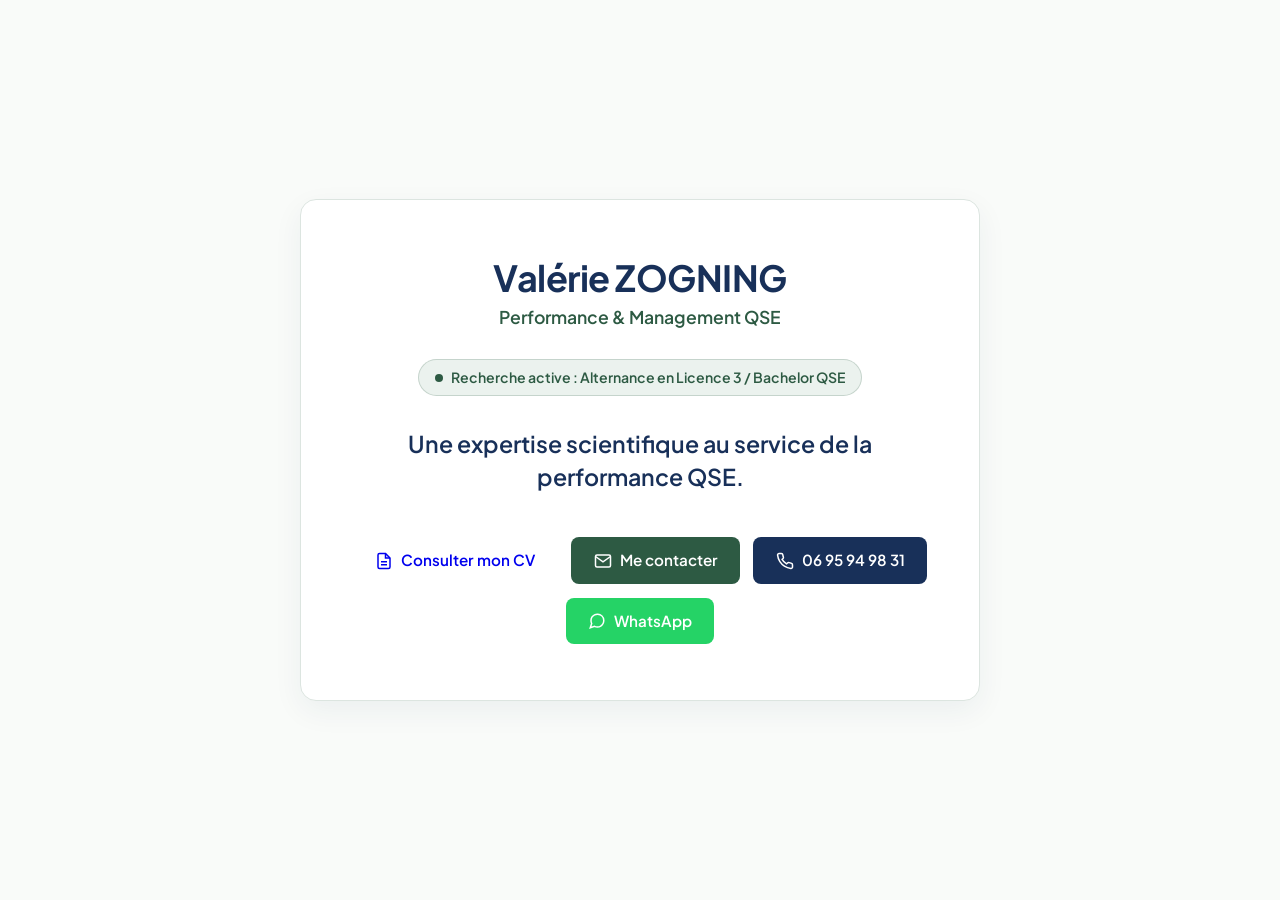
==== commit 39a71e2d: "Ajout du bouton Consulter mon CV dans index.html" ====
--- a/index.html
+++ b/index.html
@@ -30,16 +30,24 @@
                 Une expertise scientifique au service de la performance QSE.
             </h2>
 
-            <!-- Boutons d'action : Contact, Téléphone, WhatsApp -->
+            <!-- Boutons d'action -->
             <div class="actions">
+                <!-- Bouton pour ouvrir et voir le CV PDF dans un nouvel onglet -->
+                <a href="CV_Valerie_ZOGNING_QHSE.pdf" target="_blank" rel="noopener" class="btn btn-cv">
+                    <svg width="18" height="18" viewBox="0 0 24 24" fill="none" stroke="currentColor" stroke-width="2"><path d="M14 2H6a2 2 0 0 0-2 2v16a2 2 0 0 0 2 2h12a2 2 0 0 0 2-2V8z"/><polyline points="14 2 14 8 20 8"/><line x1="16" y1="13" x2="8" y2="13"/><line x1="16" y1="17" x2="8" y2="17"/></svg>
+                    Consulter mon CV
+                </a>
+
                 <a href="mailto:valeriazogning@gmail.com?subject=Contact%20Professionnel%20-%20Val%C3%A9rie%20ZOGNING" class="btn btn-primary">
                     <svg width="18" height="18" viewBox="0 0 24 24" fill="none" stroke="currentColor" stroke-width="2"><path d="M4 4h16c1.1 0 2 .9 2 2v12c0 1.1-.9 2-2 2H4c-1.1 0-2-.9-2-2V6c0-1.1.9-2 2-2z"/><polyline points="22,6 12,13 2,6"/></svg>
                     Me contacter
                 </a>
+
                 <a href="tel:+33695949831" class="btn btn-secondary">
                     <svg width="18" height="18" viewBox="0 0 24 24" fill="none" stroke="currentColor" stroke-width="2"><path d="M22 16.92v3a2 2 0 0 1-2.18 2 19.79 19.79 0 0 1-8.63-3.07 19.5 19.5 0 0 1-6-6 19.79 19.79 0 0 1-3.07-8.67A2 2 0 0 1 4.11 2h3a2 2 0 0 1 2 1.72 12.84 12.84 0 0 0 .7 2.81 2 2 0 0 1-.45 2.11L8.09 9.91a16 16 0 0 0 6 6l1.27-1.27a2 2 0 0 1 2.11-.45 12.84 12.84 0 0 0 2.81.7A2 2 0 0 1 22 16.92z"/></svg>
                     06 95 94 98 31
                 </a>
+
                 <a href="https://wa.me/33695949831" target="_blank" rel="noopener" class="btn btn-whatsapp">
                     <svg width="18" height="18" viewBox="0 0 24 24" fill="none" stroke="currentColor" stroke-width="2"><path d="M21 11.5a8.38 8.38 0 0 1-.9 3.8 8.5 8.5 0 0 1-7.6 4.7 8.38 8.38 0 0 1-3.8-.9L3 21l1.9-5.7a8.38 8.38 0 0 1-.9-3.8 8.5 8.5 0 0 1 4.7-7.6 8.38 8.38 0 0 1 3.8-.9h.5a8.48 8.48 0 0 1 8 8v.5z"/></svg>
                     WhatsApp
--- a/style.css
+++ b/style.css
@@ -1,243 +1,162 @@
 /* ==========================================================================
-   PORTFOLIO VALÉRIE ZOGNING - QHSE
+   PORTFOLIO ULTRA-MINIMALISTE - VALÉRIE ZOGNING
    Palette : Vert sauge & forêt, Bleu profond, Blanc cassé
-   Style : Épuré, minimaliste, sobre et lisible
    ========================================================================== */
 
 :root {
-    /* Couleurs principales */
-    --color-primary: #2D5A43;        /* Vert forêt / sauge soutenu */
-    --color-primary-light: #EBF2EE;  /* Vert sauge très clair pour fonds */
-    --color-primary-hover: #234835;  /* Vert foncé hover */
-    
-    --color-secondary: #183059;      /* Bleu profond institutionnel */
-    --color-secondary-light: #EEF3FA;
-    --color-secondary-hover: #10213D;
+    --primary: #2D5A43;        /* Vert forêt / sauge */
+    --primary-light: #EBF2EE;  /* Vert sauge clair */
+    --primary-hover: #224734;
 
-    --color-bg-body: #F9FBF9;        /* Blanc cassé naturel */
-    --color-surface: #FFFFFF;        /* Blanc pur cartes */
-    --color-surface-alt: #F2F6F3;    /* Fond section alterné */
+    --secondary: #183059;      /* Bleu profond */
+    --secondary-hover: #0F203D;
 
-    --color-text-main: #1A2320;      /* Texte principal très sombre */
-    --color-text-muted: #52635B;     /* Texte secondaire sobre */
-    --color-border: #D8E2DC;         /* Bordures douces */
+    --bg-body: #F9FBF9;        /* Blanc cassé */
+    --surface: #FFFFFF;        /* Carte blanche */
+    --border: #DCE5E0;         /* Bordure douce */
 
-    /* Badges thématiques */
-    --badge-q-bg: #E8F0FE;
-    --badge-q-text: #1967D2;
-    --badge-s-bg: #FEEFC3;
-    --badge-s-text: #B06000;
-    --badge-e-bg: #E6F4EA;
-    --badge-e-text: #137333;
+    --text-main: #1A2320;
+    --text-muted: #566860;
 
-    /* Typographie & dimensions */
-    --font-base: 'Plus Jakarta Sans', system-ui, -apple-system, BlinkMacSystemFont, 'Segoe UI', Roboto, sans-serif;
-    --radius-sm: 6px;
-    --radius-md: 10px;
-    --radius-lg: 16px;
-    --shadow-soft: 0 4px 20px rgba(24, 48, 89, 0.05);
-    --shadow-hover: 0 8px 30px rgba(24, 48, 89, 0.1);
-    --transition: all 0.25s ease-in-out;
+    --font: 'Plus Jakarta Sans', system-ui, -apple-system, sans-serif;
+    --radius: 16px;
+    --shadow: 0 10px 30px rgba(24, 48, 89, 0.06);
+    --transition: all 0.2s ease-in-out;
 }
 
-/* --------------------------------------------------------------------------
-   Reset & Base
-   -------------------------------------------------------------------------- */
 * {
     margin: 0;
     padding: 0;
     box-sizing: border-box;
 }
 
-html {
-    scroll-behavior: smooth;
-    font-size: 16px;
-}
-
 body {
-    font-family: var(--font-base);
-    background-color: var(--color-bg-body);
-    color: var(--color-text-main);
-    line-height: 1.65;
-    -webkit-font-smoothing: antialiased;
-}
-
-a {
-    color: inherit;
-    text-decoration: none;
-    transition: var(--transition);
-}
-
-ul {
-    list-style: none;
-}
-
-.container {
-    max-width: 1140px;
-    margin: 0 auto;
-    padding: 0 1.5rem;
-}
-
-/* --------------------------------------------------------------------------
-   En-tête & Navigation
-   -------------------------------------------------------------------------- */
-.site-header {
-    position: sticky;
-    top: 0;
-    z-index: 100;
-    background: rgba(255, 255, 255, 0.95);
-    backdrop-filter: blur(8px);
-    border-bottom: 1px solid var(--color-border);
-}
-
-.header-container {
-    display: flex;
-    align-items: center;
-    justify-content: space-between;
-    height: 72px;
-}
-
-.brand-logo {
-    display: flex;
-    align-items: center;
-    gap: 0.75rem;
-}
-
-.logo-initials {
+    font-family: var(--font);
+    background-color: var(--bg-body);
+    color: var(--text-main);
+    min-height: 100vh;
     display: flex;
     align-items: center;
     justify-content: center;
-    width: 40px;
-    height: 40px;
-    border-radius: var(--radius-sm);
-    background-color: var(--color-primary);
-    color: #FFFFFF;
-    font-weight: 700;
-    font-size: 1rem;
-    letter-spacing: 0.5px;
+    padding: 1.5rem;
+    line-height: 1.5;
 }
 
-.logo-text {
+.minimal-wrapper {
+    width: 100%;
+    max-width: 680px;
+    margin: 0 auto;
+}
+
+.card {
+    background-color: var(--surface);
+    border: 1px solid var(--border);
+    border-radius: var(--radius);
+    padding: 3.5rem 3rem;
+    box-shadow: var(--shadow);
+    text-align: center;
+}
+
+/* Identité */
+.identity {
+    margin-bottom: 1.75rem;
+}
+
+.name {
+    font-size: 2.25rem;
     font-weight: 700;
-    font-size: 1.05rem;
-    color: var(--color-secondary);
-    display: flex;
-    flex-direction: column;
+    color: var(--secondary);
+    letter-spacing: -0.5px;
     line-height: 1.2;
 }
 
-.logo-text small {
-    font-size: 0.75rem;
-    font-weight: 500;
-    color: var(--color-text-muted);
+.role {
+    font-size: 1.1rem;
+    font-weight: 600;
+    color: var(--primary);
+    margin-top: 0.35rem;
 }
 
-.main-nav ul {
-    display: flex;
+/* Badge de statut */
+.badge {
+    display: inline-flex;
     align-items: center;
-    gap: 2rem;
+    gap: 0.5rem;
+    background-color: var(--primary-light);
+    color: var(--primary);
+    border: 1px solid rgba(45, 90, 67, 0.2);
+    padding: 0.45rem 1rem;
+    border-radius: 999px;
+    font-size: 0.88rem;
+    font-weight: 600;
+    margin-bottom: 2rem;
 }
 
-.main-nav a {
-    font-weight: 500;
-    font-size: 0.95rem;
-    color: var(--color-text-muted);
-    padding: 0.5rem 0;
-    position: relative;
+.badge-dot {
+    width: 8px;
+    height: 8px;
+    border-radius: 50%;
+    background-color: var(--primary);
+    animation: pulse 2s infinite ease-in-out;
 }
 
-.main-nav a:hover,
-.main-nav a.active {
-    color: var(--color-primary);
+@keyframes pulse {
+    0%, 100% { opacity: 1; transform: scale(1); }
+    50% { opacity: 0.4; transform: scale(0.8); }
 }
 
-.main-nav a::after {
-    content: '';
-    position: absolute;
-    bottom: 0;
-    left: 0;
-    width: 0;
-    height: 2px;
-    background-color: var(--color-primary);
-    transition: var(--transition);
+/* Accroche */
+.headline {
+    font-size: 1.45rem;
+    font-weight: 600;
+    color: var(--secondary);
+    line-height: 1.4;
+    max-width: 520px;
+    margin: 0 auto 2.75rem auto;
 }
 
-.main-nav a:hover::after {
-    width: 100%;
+/* Boutons d'action */
+.actions {
+    display: flex;
+    flex-wrap: wrap;
+    justify-content: center;
+    gap: 0.85rem;
 }
 
-.header-actions {
-    display: flex;
-    align-items: center;
-    gap: 1rem;
-}
-
-.menu-toggle {
-    display: none;
-    flex-direction: column;
-    gap: 5px;
-    background: none;
-    border: none;
-    cursor: pointer;
-    padding: 6px;
-}
-
-.menu-toggle span {
-    width: 24px;
-    height: 2px;
-    background-color: var(--color-secondary);
-    transition: var(--transition);
-}
-
-/* --------------------------------------------------------------------------
-   Boutons
-   -------------------------------------------------------------------------- */
 .btn {
     display: inline-flex;
     align-items: center;
     justify-content: center;
     gap: 0.5rem;
-    font-family: var(--font-base);
+    font-family: var(--font);
+    font-size: 0.95rem;
     font-weight: 600;
-    font-size: 0.92rem;
-    padding: 0.65rem 1.25rem;
-    border-radius: var(--radius-sm);
+    padding: 0.75rem 1.4rem;
+    border-radius: 8px;
+    text-decoration: none;
+    border: none;
     cursor: pointer;
-    border: 1px solid transparent;
     transition: var(--transition);
-    text-align: center;
 }
 
 .btn-primary {
-    background-color: var(--color-primary);
+    background-color: var(--primary);
     color: #FFFFFF;
 }
 
 .btn-primary:hover {
-    background-color: var(--color-primary-hover);
-    color: #FFFFFF;
-    transform: translateY(-1px);
+    background-color: var(--primary-hover);
+    transform: translateY(-2px);
 }
 
 .btn-secondary {
-    background-color: var(--color-secondary);
+    background-color: var(--secondary);
     color: #FFFFFF;
 }
 
 .btn-secondary:hover {
-    background-color: var(--color-secondary-hover);
-    color: #FFFFFF;
-    transform: translateY(-1px);
-}
-
-.btn-outline {
-    background: transparent;
-    border-color: var(--color-primary);
-    color: var(--color-primary);
-}
-
-.btn-outline:hover {
-    background: var(--color-primary-light);
+    background-color: var(--secondary-hover);
+    transform: translateY(-2px);
 }
 
 .btn-whatsapp {
@@ -247,843 +166,28 @@
 
 .btn-whatsapp:hover {
     background-color: #1EBE5D;
-    color: #FFFFFF;
-    transform: translateY(-1px);
-}
-
-.full-width {
-    width: 100%;
-}
-
-/* --------------------------------------------------------------------------
-   Hero Section
-   -------------------------------------------------------------------------- */
-.hero-section {
-    padding: 5rem 0 3.5rem;
-    border-bottom: 1px solid var(--color-border);
-    background: radial-gradient(circle at top right, rgba(45, 90, 67, 0.05), transparent 60%);
-}
-
-.hero-badge {
-    display: inline-flex;
-    align-items: center;
-    gap: 0.5rem;
-    padding: 0.4rem 0.9rem;
-    background-color: var(--color-primary-light);
-    color: var(--color-primary);
-    border: 1px solid rgba(45, 90, 67, 0.2);
-    border-radius: 999px;
-    font-size: 0.85rem;
-    font-weight: 600;
-    margin-bottom: 1.5rem;
-}
-
-.badge-dot {
-    width: 8px;
-    height: 8px;
-    background-color: var(--color-primary);
-    border-radius: 50%;
-    animation: pulseDot 2s infinite ease-in-out;
-}
-
-@keyframes pulseDot {
-    0%, 100% { opacity: 1; transform: scale(1); }
-    50% { opacity: 0.4; transform: scale(0.85); }
-}
-
-.hero-title {
-    font-size: 2.6rem;
-    line-height: 1.25;
-    font-weight: 700;
-    color: var(--color-secondary);
-    margin-bottom: 1.25rem;
-    max-width: 900px;
-}
-
-.hero-title .highlight {
-    color: var(--color-primary);
-    position: relative;
-}
-
-.hero-lead {
-    font-size: 1.15rem;
-    color: var(--color-text-muted);
-    max-width: 800px;
-    margin-bottom: 2rem;
-    line-height: 1.7;
-}
-
-.hero-actions {
-    display: flex;
-    flex-wrap: wrap;
-    gap: 1rem;
-    margin-bottom: 3.5rem;
-}
-
-.hero-stats {
-    display: flex;
-    align-items: center;
-    flex-wrap: wrap;
-    gap: 2rem;
-    padding-top: 2rem;
-    border-top: 1px solid var(--color-border);
-}
-
-.stat-item {
-    display: flex;
-    flex-direction: column;
-}
-
-.stat-number {
-    font-size: 1.8rem;
-    font-weight: 700;
-    color: var(--color-secondary);
-    line-height: 1.1;
-}
-
-.stat-label {
-    font-size: 0.85rem;
-    color: var(--color-text-muted);
-    font-weight: 500;
-}
-
-.stat-divider {
-    width: 1px;
-    height: 38px;
-    background-color: var(--color-border);
-}
-
-/* --------------------------------------------------------------------------
-   Sections communes
-   -------------------------------------------------------------------------- */
-.section {
-    padding: 4.5rem 0;
-}
-
-.section-light {
-    background-color: var(--color-surface-alt);
-}
-
-.section-header {
-    margin-bottom: 3rem;
-}
-
-.section-tag {
-    display: inline-block;
-    font-size: 0.8rem;
-    font-weight: 700;
-    text-transform: uppercase;
-    letter-spacing: 1px;
-    color: var(--color-primary);
-    margin-bottom: 0.5rem;
-}
-
-.section-title {
-    font-size: 2rem;
-    font-weight: 700;
-    color: var(--color-secondary);
-    line-height: 1.3;
-}
-
-.section-subtitle {
-    font-size: 1rem;
-    color: var(--color-text-muted);
-    margin-top: 0.5rem;
-    max-width: 650px;
-}
-
-/* --------------------------------------------------------------------------
-   Profil & Objectif
-   -------------------------------------------------------------------------- */
-.profile-grid {
-    display: grid;
-    grid-template-columns: 1.5fr 1fr;
-    gap: 2rem;
-}
-
-.profile-card {
-    background: var(--color-surface);
-    border: 1px solid var(--color-border);
-    border-radius: var(--radius-md);
-    padding: 2rem;
-    box-shadow: var(--shadow-soft);
-}
-
-.profile-card .card-icon {
-    width: 44px;
-    height: 44px;
-    border-radius: var(--radius-sm);
-    background-color: var(--color-primary-light);
-    color: var(--color-primary);
-    display: flex;
-    align-items: center;
-    justify-content: center;
-    margin-bottom: 1.25rem;
-}
-
-.profile-card h3 {
-    font-size: 1.25rem;
-    color: var(--color-secondary);
-    margin-bottom: 0.75rem;
-}
-
-.profile-card p {
-    color: var(--color-text-muted);
-    font-size: 0.98rem;
-}
-
-.lang-tags {
-    display: flex;
-    flex-direction: column;
-    gap: 0.75rem;
-    margin-top: 0.5rem;
-}
-
-.lang-item {
-    display: flex;
-    justify-content: space-between;
-    align-items: center;
-    padding: 0.6rem 0.85rem;
-    background-color: var(--color-surface-alt);
-    border-radius: var(--radius-sm);
-    border-left: 3px solid var(--color-primary);
-}
-
-.lang-name {
-    font-weight: 600;
-    font-size: 0.9rem;
-    color: var(--color-secondary);
-}
-
-.lang-level {
-    font-size: 0.82rem;
-    color: var(--color-text-muted);
-}
-
-/* --------------------------------------------------------------------------
-   Piliers QHSE
-   -------------------------------------------------------------------------- */
-.pillars-grid {
-    display: grid;
-    grid-template-columns: repeat(3, 1fr);
-    gap: 1.75rem;
-}
-
-.pillar-card {
-    background-color: var(--color-surface);
-    border: 1px solid var(--color-border);
-    border-radius: var(--radius-md);
-    padding: 2rem 1.75rem;
-    box-shadow: var(--shadow-soft);
-    display: flex;
-    flex-direction: column;
-    transition: var(--transition);
-}
-
-.pillar-card:hover {
-    box-shadow: var(--shadow-hover);
-    border-color: var(--color-primary);
-    transform: translateY(-3px);
-}
-
-.pillar-header {
-    margin-bottom: 1.5rem;
-}
-
-.pillar-icon {
-    width: 38px;
-    height: 38px;
-    border-radius: 50%;
-    display: flex;
-    align-items: center;
-    justify-content: center;
-    font-weight: 700;
-    font-size: 1.1rem;
-    margin-bottom: 1rem;
-}
-
-.quality .pillar-icon { background: var(--badge-q-bg); color: var(--badge-q-text); }
-.security .pillar-icon { background: var(--badge-s-bg); color: var(--badge-s-text); }
-.environment .pillar-icon { background: var(--badge-e-bg); color: var(--badge-e-text); }
-
-.pillar-header h3 {
-    font-size: 1.2rem;
-    color: var(--color-secondary);
-    margin-bottom: 0.5rem;
-}
-
-.iso-badge {
-    display: inline-block;
-    font-size: 0.75rem;
-    font-weight: 700;
-    padding: 0.2rem 0.5rem;
-    border-radius: var(--radius-sm);
-    background-color: var(--color-surface-alt);
-    color: var(--color-text-muted);
-    border: 1px solid var(--color-border);
-}
-
-.pillar-list {
-    display: flex;
-    flex-direction: column;
-    gap: 0.75rem;
-}
-
-.pillar-list li {
-    font-size: 0.9rem;
-    color: var(--color-text-muted);
-    position: relative;
-    padding-left: 1.25rem;
-}
-
-.pillar-list li::before {
-    content: "✓";
-    position: absolute;
-    left: 0;
-    top: 0;
-    color: var(--color-primary);
-    font-weight: 700;
-}
-
-/* --------------------------------------------------------------------------
-   Onglets & Cartes Réalisations
-   -------------------------------------------------------------------------- */
-.project-tabs {
-    display: flex;
-    flex-wrap: wrap;
-    gap: 0.75rem;
-    margin-bottom: 2.5rem;
-}
-
-.tab-btn {
-    background-color: var(--color-surface);
-    border: 1px solid var(--color-border);
-    color: var(--color-text-muted);
-    padding: 0.5rem 1.25rem;
-    font-family: var(--font-base);
-    font-size: 0.88rem;
-    font-weight: 600;
-    border-radius: 999px;
-    cursor: pointer;
-    transition: var(--transition);
-}
-
-.tab-btn:hover {
-    border-color: var(--color-primary);
-    color: var(--color-primary);
-}
-
-.tab-btn.active {
-    background-color: var(--color-primary);
-    border-color: var(--color-primary);
-    color: #FFFFFF;
-}
-
-.projects-grid {
-    display: grid;
-    grid-template-columns: repeat(2, 1fr);
-    gap: 2rem;
-}
-
-.project-card {
-    background-color: var(--color-surface);
-    border: 1px solid var(--color-border);
-    border-radius: var(--radius-md);
-    padding: 2rem;
-    display: flex;
-    flex-direction: column;
-    box-shadow: var(--shadow-soft);
-    transition: var(--transition);
-}
-
-.project-card:hover {
-    box-shadow: var(--shadow-hover);
     transform: translateY(-2px);
 }
 
-.project-meta {
-    display: flex;
-    justify-content: space-between;
-    align-items: center;
-    margin-bottom: 1rem;
-}
-
-.project-badge {
-    font-size: 0.75rem;
-    font-weight: 700;
-    padding: 0.25rem 0.65rem;
-    border-radius: 999px;
-    text-transform: uppercase;
-}
-
-.project-badge.terrain {
-    background-color: #E6F4EA;
-    color: #137333;
-}
-
-.project-badge.eies {
-    background-color: #E8F0FE;
-    color: #1967D2;
-}
-
-.project-badge.methodo {
-    background-color: #F3E8FD;
-    color: #7627BB;
-}
-
-.project-date {
-    font-size: 0.8rem;
-    color: var(--color-text-muted);
-}
-
-.project-title {
-    font-size: 1.25rem;
-    color: var(--color-secondary);
-    margin-bottom: 0.4rem;
-    line-height: 1.35;
-}
-
-.project-company {
-    font-size: 0.85rem;
-    font-weight: 600;
-    color: var(--color-primary);
-    margin-bottom: 1rem;
-}
-
-.project-desc {
-    font-size: 0.92rem;
-    color: var(--color-text-muted);
-    margin-bottom: 1.5rem;
-    flex-grow: 1;
-}
-
-.project-tags {
-    display: flex;
-    flex-wrap: wrap;
-    gap: 0.5rem;
-    margin-bottom: 1.5rem;
-}
-
-.project-tags span {
-    font-size: 0.78rem;
-    font-weight: 500;
-    background-color: var(--color-surface-alt);
-    color: var(--color-text-muted);
-    padding: 0.25rem 0.6rem;
-    border-radius: var(--radius-sm);
-    border: 1px solid var(--color-border);
-}
-
-.btn-detail {
-    background: none;
-    border: none;
-    color: var(--color-primary);
-    font-family: var(--font-base);
-    font-weight: 600;
-    font-size: 0.9rem;
-    cursor: pointer;
-    text-align: left;
-    display: inline-flex;
-    align-items: center;
-    gap: 0.35rem;
-    transition: var(--transition);
-    padding: 0;
-}
-
-.btn-detail:hover {
-    color: var(--color-primary-hover);
-    transform: translateX(4px);
-}
-
-/* --------------------------------------------------------------------------
-   Parcours & Timeline
-   -------------------------------------------------------------------------- */
-.timeline-container {
-    max-width: 850px;
-    margin: 0 auto 3.5rem;
-}
-
-.timeline {
-    position: relative;
-    border-left: 2px solid var(--color-border);
-    padding-left: 2rem;
-    display: flex;
-    flex-direction: column;
-    gap: 2rem;
-}
-
-.timeline-item {
-    position: relative;
-}
-
-.timeline-dot {
-    position: absolute;
-    left: -2.45rem;
-    top: 4px;
-    width: 14px;
-    height: 14px;
-    border-radius: 50%;
-    background-color: var(--color-surface);
-    border: 2px solid var(--color-primary);
-}
-
-.timeline-dot.current {
-    background-color: var(--color-primary);
-    box-shadow: 0 0 0 4px var(--color-primary-light);
-}
-
-.timeline-period {
-    display: inline-block;
-    font-size: 0.8rem;
-    font-weight: 700;
-    color: var(--color-primary);
-    margin-bottom: 0.25rem;
-}
-
-.timeline-content h3 {
-    font-size: 1.15rem;
-    color: var(--color-secondary);
-    margin-bottom: 0.2rem;
-}
-
-.timeline-institution {
-    font-size: 0.9rem;
-    font-weight: 600;
-    color: var(--color-text-muted);
-    margin-bottom: 0.5rem;
-}
-
-.timeline-details {
-    font-size: 0.88rem;
-    color: var(--color-text-muted);
-}
-
-/* Savoir-être */
-.soft-skills-wrapper {
-    background-color: var(--color-surface);
-    border: 1px solid var(--color-border);
-    border-radius: var(--radius-md);
-    padding: 2.5rem;
-    text-align: center;
-    box-shadow: var(--shadow-soft);
-}
-
-.soft-skills-title {
-    font-size: 1.2rem;
-    color: var(--color-secondary);
-    margin-bottom: 1.5rem;
-}
-
-.soft-skills-grid {
-    display: flex;
-    flex-wrap: wrap;
-    justify-content: center;
-    gap: 0.75rem;
-}
-
-.soft-skill-badge {
-    padding: 0.5rem 1rem;
-    background-color: var(--color-surface-alt);
-    border: 1px solid var(--color-border);
-    border-radius: 999px;
-    font-size: 0.88rem;
-    font-weight: 600;
-    color: var(--color-secondary);
-}
-
-/* --------------------------------------------------------------------------
-   Contact & CTA CV
-   -------------------------------------------------------------------------- */
-.contact-card {
-    background-color: var(--color-surface);
-    border: 1px solid var(--color-border);
-    border-radius: var(--radius-lg);
-    padding: 3rem;
-    display: grid;
-    grid-template-columns: 1.3fr 1fr;
-    gap: 3rem;
-    box-shadow: var(--shadow-soft);
-}
-
-.contact-text h2 {
-    font-size: 2rem;
-    color: var(--color-secondary);
-    margin-bottom: 0.75rem;
-}
-
-.contact-text p {
-    color: var(--color-text-muted);
-    font-size: 0.98rem;
-    margin-bottom: 2rem;
-}
-
-.contact-details-list {
-    display: flex;
-    flex-direction: column;
-    gap: 1rem;
-}
-
-.contact-line {
-    display: flex;
-    align-items: center;
-    gap: 0.75rem;
-    font-size: 0.95rem;
-    color: var(--color-text-main);
-}
-
-.contact-line a:hover {
-    color: var(--color-primary);
-    text-decoration: underline;
-}
-
-.contact-cta-box {
-    background-color: var(--color-surface-alt);
-    border: 1px solid var(--color-border);
-    border-radius: var(--radius-md);
-    padding: 2.25rem;
-    display: flex;
-    flex-direction: column;
-    justify-content: center;
-}
-
-.contact-cta-box h3 {
-    font-size: 1.25rem;
-    color: var(--color-secondary);
-    margin-bottom: 0.5rem;
-}
-
-.contact-cta-box p {
-    font-size: 0.9rem;
-    color: var(--color-text-muted);
-    margin-bottom: 1.5rem;
-}
-
-.cta-buttons {
-    display: flex;
-    flex-direction: column;
-    gap: 0.85rem;
-}
-
-/* --------------------------------------------------------------------------
-   Pied de page
-   -------------------------------------------------------------------------- */
-.site-footer {
-    border-top: 1px solid var(--color-border);
-    background-color: #FFFFFF;
-    padding: 2.5rem 0;
-    text-align: center;
-}
-
-.footer-content p {
-    font-size: 0.88rem;
-    color: var(--color-text-muted);
-}
-
-.footer-note {
-    font-size: 0.8rem;
-    margin-top: 0.4rem;
-    opacity: 0.8;
-}
-
-/* --------------------------------------------------------------------------
-   Modales (Fenêtres détaillées)
-   -------------------------------------------------------------------------- */
-.modal-overlay {
-    position: fixed;
-    top: 0;
-    left: 0;
-    width: 100%;
-    height: 100%;
-    background-color: rgba(15, 35, 25, 0.6);
-    backdrop-filter: blur(4px);
-    z-index: 1000;
-    display: none;
-    align-items: center;
-    justify-content: center;
-    padding: 1.5rem;
-}
-
-.modal-overlay.active {
-    display: flex;
-}
-
-.modal-box {
-    background-color: #FFFFFF;
-    border-radius: var(--radius-md);
-    max-width: 680px;
-    width: 100%;
-    max-height: 90vh;
-    overflow-y: auto;
-    padding: 2.5rem;
-    position: relative;
-    box-shadow: 0 20px 40px rgba(0, 0, 0, 0.2);
-    display: none;
-    animation: modalIn 0.25s ease-out;
-}
-
-.modal-box.active {
-    display: block;
-}
-
-@keyframes modalIn {
-    from { opacity: 0; transform: translateY(20px); }
-    to { opacity: 1; transform: translateY(0); }
-}
-
-.modal-close {
-    position: absolute;
-    top: 1.25rem;
-    right: 1.25rem;
-    background: none;
-    border: none;
-    font-size: 2rem;
-    color: var(--color-text-muted);
-    cursor: pointer;
-    line-height: 1;
-}
-
-.modal-close:hover {
-    color: var(--color-text-main);
-}
-
-.modal-header {
-    border-bottom: 1px solid var(--color-border);
-    padding-bottom: 1.25rem;
-    margin-bottom: 1.5rem;
-}
-
-.modal-header h2 {
-    font-size: 1.5rem;
-    color: var(--color-secondary);
-    margin: 0.5rem 0 0.25rem;
-}
-
-.modal-sub {
-    font-size: 0.9rem;
-    color: var(--color-primary);
-    font-weight: 600;
-}
-
-.modal-body {
-    display: flex;
-    flex-direction: column;
-    gap: 1.25rem;
-}
-
-.modal-section h4 {
-    font-size: 1rem;
-    color: var(--color-secondary);
-    margin-bottom: 0.4rem;
-}
-
-.modal-section p {
-    font-size: 0.92rem;
-    color: var(--color-text-muted);
-}
-
-.modal-section ul {
-    list-style: disc;
-    padding-left: 1.25rem;
-    display: flex;
-    flex-direction: column;
-    gap: 0.4rem;
-}
-
-.modal-section ul li {
-    font-size: 0.92rem;
-    color: var(--color-text-muted);
-}
-
-.result-highlight {
-    background-color: var(--color-primary-light);
-    border-left: 4px solid var(--color-primary);
-    padding: 0.75rem 1rem;
-    border-radius: var(--radius-sm);
-    color: var(--color-secondary) !important;
-    font-weight: 500;
-}
-
-/* --------------------------------------------------------------------------
-   Responsive
-   -------------------------------------------------------------------------- */
-@media (max-width: 992px) {
-    .pillars-grid {
-        grid-template-columns: 1fr;
+/* Responsive */
+@media (max-width: 600px) {
+    .card {
+        padding: 2.5rem 1.5rem;
     }
-    .profile-grid {
-        grid-template-columns: 1fr;
+    .name {
+        font-size: 1.85rem;
     }
-    .contact-card {
-        grid-template-columns: 1fr;
+    .role {
+        font-size: 1rem;
     }
-    .hero-title {
-        font-size: 2.1rem;
+    .headline {
+        font-size: 1.2rem;
+        margin-bottom: 2rem;
+    }
+    .actions {
+        flex-direction: column;
+    }
+    .btn {
+        width: 100%;
     }
 }
-
-@media (max-width: 768px) {
-    .menu-toggle {
-        display: flex;
-    }
-    .main-nav {
-        position: absolute;
-        top: 72px;
-        left: 0;
-        width: 100%;
-        background-color: #FFFFFF;
-        border-bottom: 1px solid var(--color-border);
-        padding: 1.5rem;
-        display: none;
-    }
-    .main-nav.open {
-        display: block;
-    }
-    .main-nav ul {
-        flex-direction: column;
-        gap: 1rem;
-        align-items: flex-start;
-    }
-    .projects-grid {
-        grid-template-columns: 1fr;
-    }
-    .hero-stats {
-        gap: 1.25rem;
-    }
-    .stat-divider {
-        display: none;
-    }
-    .modal-box {
-        padding: 1.5rem;
-    }
-}
-
-/* --------------------------------------------------------------------------
-   Version Imprimable (Optimisation CV)
-   -------------------------------------------------------------------------- */
-@media print {
-    .site-header,
-    .hero-actions,
-    .project-tabs,
-    .btn-detail,
-    .contact-cta-box,
-    .site-footer,
-    .modal-overlay {
-        display: none !important;
-    }
-    body {
-        background: #FFFFFF;
-        color: #000000;
-        font-size: 11pt;
-    }
-    .section {
-        padding: 1.5rem 0;
-        page-break-inside: avoid;
-    }
-    .hero-section {
-        padding: 1rem 0;
-        border: none;
-    }
-    .hero-title {
-        font-size: 1.8rem;
-    }
-}
